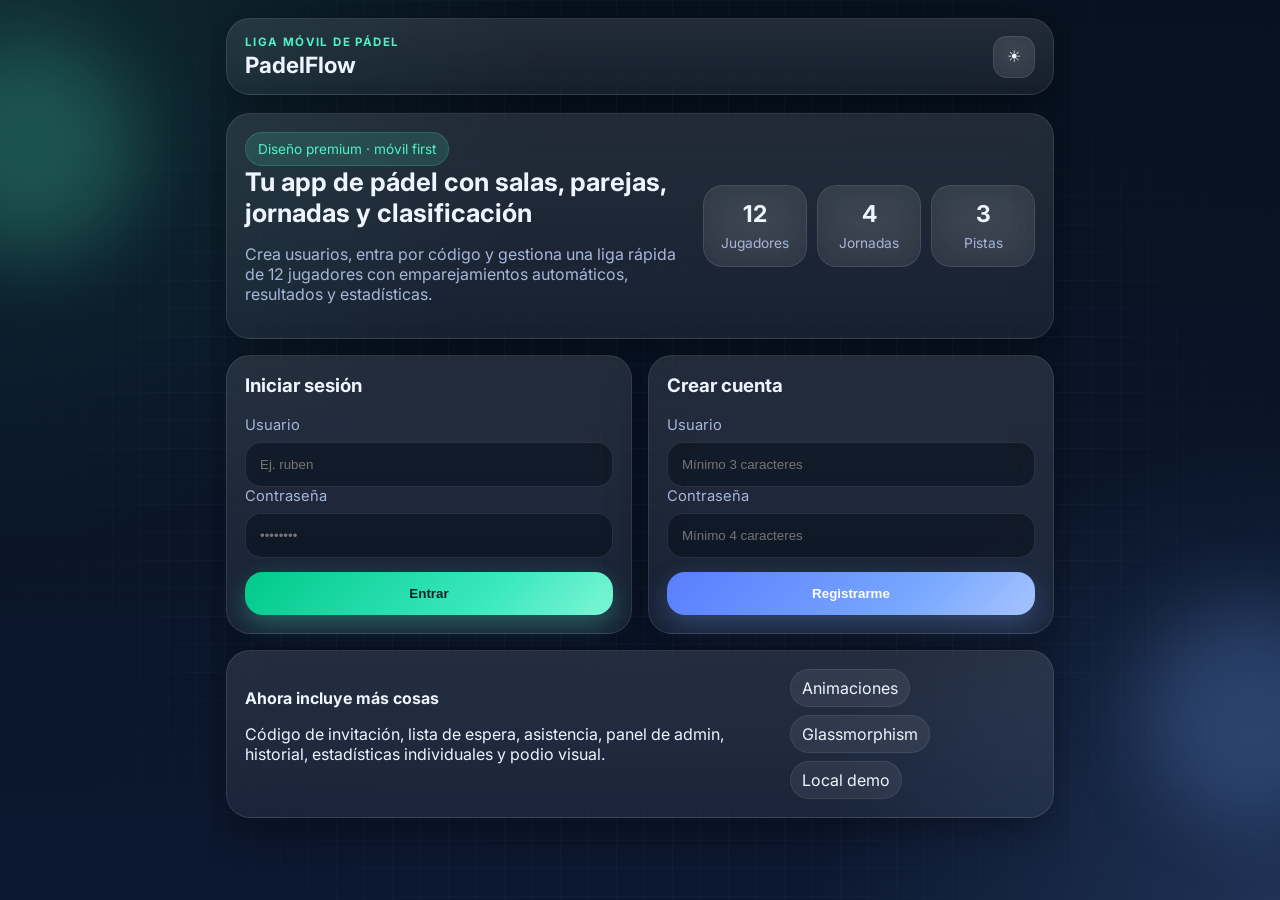
==== index.html @ a7d389f9 "Add files via upload" ====
<!DOCTYPE html>
<html lang="es">
<head>
  <meta charset="UTF-8" />
  <meta name="viewport" content="width=device-width, initial-scale=1.0" />
  <title>PadelFlow</title>
  <meta name="theme-color" content="#0f172a" />
  <link rel="manifest" href="manifest.webmanifest">
  <link rel="preconnect" href="https://fonts.googleapis.com">
  <link rel="preconnect" href="https://fonts.gstatic.com" crossorigin>
  <link href="https://fonts.googleapis.com/css2?family=Inter:wght@400;500;600;700;800;900&display=swap" rel="stylesheet">
  <link rel="stylesheet" href="style.css" />
</head>
<body>
  <div class="app-shell">
    <div class="bg-orb orb-1"></div>
    <div class="bg-orb orb-2"></div>
    <div class="bg-grid"></div>

    <header class="topbar glass">
      <div>
        <p class="eyebrow">Liga móvil de pádel</p>
        <h1>PadelFlow</h1>
      </div>
      <div class="topbar-actions"><button id="themeToggle" class="icon-btn" aria-label="Cambiar tema">◐</button><div id="userBadge" class="user-badge hidden"></div></div>
    </header>

    <main id="app"></main>
  </div>

  <template id="authTemplate">
    <section class="screen active">
      <div class="hero glass floating hero-landing">
        <div>
          <div class="hero-chip">Diseño premium · móvil first</div>
          <h2>Tu app de pádel con salas, parejas, jornadas y clasificación</h2>
          <p>Crea usuarios, entra por código y gestiona una liga rápida de 12 jugadores con emparejamientos automáticos, resultados y estadísticas.</p>
        </div>
        <div class="hero-stats">
          <div class="metric-card glass-lite"><strong>12</strong><span>Jugadores</span></div>
          <div class="metric-card glass-lite"><strong>4</strong><span>Jornadas</span></div>
          <div class="metric-card glass-lite"><strong>3</strong><span>Pistas</span></div>
        </div>
      </div>

      <div class="grid-two">
        <div class="card glass">
          <h3>Iniciar sesión</h3>
          <form id="loginForm" class="stack-md">
            <label>
              <span>Usuario</span>
              <input required name="username" placeholder="Ej. ruben" />
            </label>
            <label>
              <span>Contraseña</span>
              <input required type="password" name="password" placeholder="••••••••" />
            </label>
            <button class="btn btn-primary" type="submit">Entrar</button>
          </form>
        </div>

        <div class="card glass">
          <h3>Crear cuenta</h3>
          <form id="registerForm" class="stack-md">
            <label>
              <span>Usuario</span>
              <input required name="username" minlength="3" placeholder="Mínimo 3 caracteres" />
            </label>
            <label>
              <span>Contraseña</span>
              <input required type="password" name="password" minlength="4" placeholder="Mínimo 4 caracteres" />
            </label>
            <button class="btn btn-secondary" type="submit">Registrarme</button>
          </form>
        </div>
      </div>

      <div class="info-row glass">
        <div>
          <strong>Ahora incluye más cosas</strong>
          <p>Código de invitación, lista de espera, asistencia, panel de admin, historial, estadísticas individuales y podio visual.</p>
        </div>
        <div class="mini-pills">
          <span>Animaciones</span>
          <span>Glassmorphism</span>
          <span>Local demo</span>
        </div>
      </div>
    </section>
  </template>

  <template id="lobbyTemplate">
    <section class="screen active stack-lg">
      <div class="hero glass">
        <div class="hero-row">
          <div>
            <p class="eyebrow">Panel principal</p>
            <h2>Salas disponibles</h2>
            <p>Crea una sala o entra por código. Cada sala admite 12 jugadores y gestiona lista de espera si se llena.</p>
          </div>
          <button id="logoutBtn" class="btn btn-ghost">Salir</button>
        </div>
      </div>

      <div class="grid-two">
        <div class="card glass">
          <h3>Crear sala</h3>
          <form id="createRoomForm" class="stack-md">
            <label>
              <span>Nombre de la sala</span>
              <input required name="roomName" maxlength="30" placeholder="Ej. Padel Sant Joan" />
            </label>
            <button class="btn btn-primary" type="submit">Crear sala</button>
          </form>
        </div>

        <div class="card glass">
          <h3>Entrar por código</h3>
          <form id="joinByCodeForm" class="stack-md">
            <label>
              <span>Código de invitación</span>
              <input required name="roomCode" maxlength="8" placeholder="Ej. PF1234" />
            </label>
            <button class="btn btn-secondary" type="submit">Acceder</button>
          </form>
        </div>
      </div>

      <section>
        <div class="section-title-row">
          <h3>Salas</h3>
          <span class="subtle">Estado local en tiempo real</span>
        </div>
        <div id="roomsList" class="stack-md"></div>
      </section>
    </section>
  </template>

  <template id="roomTemplate">
    <section class="screen active stack-lg">
      <div class="hero glass room-hero">
        <div class="hero-row room-head-wrap">
          <div>
            <p class="eyebrow">Sala de juego</p>
            <h2 id="roomTitle"></h2>
            <p id="roomMeta"></p>
          </div>
          <div class="hero-actions">
            <button id="copyCodeBtn" class="btn btn-ghost">Copiar código</button>
            <button id="backLobbyBtn" class="btn btn-ghost">Volver</button>
          </div>
        </div>
        <div id="roomTopStats" class="top-metrics"></div>
      </div>

      <div class="card glass stack-md">
        <div class="section-title-row">
          <h3>Jugadores</h3>
          <span id="capacityBadge" class="capacity-badge"></span>
        </div>
        <div id="playersGrid" class="players-grid"></div>
      </div>

      <div id="attendanceCard" class="card glass stack-md"></div>
      <div id="waitlistCard" class="card glass stack-md"></div>
      <div id="adminPanel" class="stack-lg"></div>

      <div class="grid-two room-grid-bottom">
        <div class="card glass stack-md">
          <div class="section-title-row">
            <h3>Parejas</h3>
            <span class="subtle">6 parejas</span>
          </div>
          <div id="pairsList" class="stack-sm"></div>
        </div>

        <div class="card glass stack-md">
          <div class="section-title-row">
            <h3>Clasificación</h3>
            <span class="subtle">Todos pueden verla</span>
          </div>
          <div id="standingsPodium"></div>
          <div id="standingsTable"></div>
        </div>
      </div>

      <div class="card glass stack-md">
        <div class="section-title-row">
          <h3>Estadísticas de jugadores</h3>
          <span class="subtle">Perfil, rachas y win rate</span>
        </div>
        <div id="eloBoard" class="stack-sm"></div>
        <div id="playerStatsGrid" class="players-stats-grid"></div>
      </div>

      <div class="card glass stack-md">
        <div class="section-title-row">
          <h3>Jornadas y pistas</h3>
          <span class="subtle">4 jornadas · 3 pistas</span>
        </div>
        <div id="matchesBoard" class="stack-md"></div>
      </div>

      <div class="card glass stack-md">
        <div class="section-title-row">
          <h3>Historial de actividad</h3>
          <span class="subtle">Últimos movimientos</span>
        </div>
        <div id="historyFeed" class="history-feed"></div>
      </div>

      <div class="grid-two room-grid-bottom">
        <div class="card glass stack-md">
          <div class="section-title-row">
            <h3>Chat de sala</h3>
            <span class="subtle">Mensajes en tiempo real local</span>
          </div>
          <div id="chatMessages" class="chat-feed"></div>
          <form id="chatForm" class="chat-form">
            <input name="message" maxlength="180" placeholder="Escribe un mensaje a la sala" />
            <button class="btn btn-primary" type="submit">Enviar</button>
          </form>
        </div>

        <div class="card glass stack-md">
          <div class="section-title-row">
            <h3>Centro de avisos</h3>
            <span class="subtle">Eventos clave de la sala</span>
          </div>
          <div id="notificationsFeed" class="history-feed"></div>
      </div>
    </section>
  </template>

  <div id="toastContainer" class="toast-container"></div>
  <script src="app.js"></script>
</body>
</html>
---- style.css ----
:root {
  --bg: #07111f;
  --bg-2: #0c1830;
  --text: #eef5ff;
  --muted: #a6b7d8;
  --line: rgba(255,255,255,0.1);
  --glass: rgba(255,255,255,0.08);
  --glass-2: rgba(255,255,255,0.12);
  --shadow: 0 14px 40px rgba(0,0,0,0.35);
  --accent: #50f2c2;
  --accent-2: #77a7ff;
  --danger: #ff7272;
  --warning: #ffd166;
}

* { box-sizing: border-box; }
html, body { margin: 0; min-height: 100%; }
body {
  font-family: 'Inter', system-ui, sans-serif;
  background:
    radial-gradient(circle at top left, rgba(80,242,194,0.12), transparent 35%),
    radial-gradient(circle at bottom right, rgba(119,167,255,0.18), transparent 30%),
    linear-gradient(180deg, var(--bg), var(--bg-2));
  color: var(--text);
}

.app-shell {
  max-width: 860px;
  margin: 0 auto;
  min-height: 100vh;
  position: relative;
  padding: 18px 16px 44px;
  overflow: hidden;
}

.bg-orb {
  position: fixed;
  width: 220px;
  height: 220px;
  filter: blur(40px);
  opacity: 0.22;
  border-radius: 50%;
  z-index: 0;
  animation: float 10s ease-in-out infinite;
}
.orb-1 { background: var(--accent); top: 40px; left: -80px; }
.orb-2 { background: var(--accent-2); bottom: 80px; right: -80px; animation-delay: -4s; }
.bg-grid {
  position: fixed;
  inset: 0;
  background-image: linear-gradient(rgba(255,255,255,0.03) 1px, transparent 1px), linear-gradient(90deg, rgba(255,255,255,0.03) 1px, transparent 1px);
  background-size: 28px 28px;
  mask-image: radial-gradient(circle at center, black 45%, transparent 90%);
  z-index: 0;
  pointer-events: none;
}

.topbar, main { position: relative; z-index: 2; }
.topbar {
  display: flex;
  justify-content: space-between;
  align-items: center;
  gap: 12px;
  padding: 16px 18px;
  margin-bottom: 18px;
}
.topbar h1 { margin: 2px 0 0; font-size: 1.4rem; }
.eyebrow {
  margin: 0;
  color: var(--accent);
  text-transform: uppercase;
  letter-spacing: 0.12em;
  font-size: 0.72rem;
  font-weight: 700;
}
.glass, .glass-lite {
  background: linear-gradient(180deg, rgba(255,255,255,0.11), rgba(255,255,255,0.06));
  border: 1px solid var(--line);
  box-shadow: var(--shadow);
  backdrop-filter: blur(20px);
  -webkit-backdrop-filter: blur(20px);
  border-radius: 24px;
}
.glass-lite {
  box-shadow: none;
  background: rgba(255,255,255,0.06);
  border-radius: 20px;
}
.hero, .card, .info-row { padding: 18px; }
.hero h2, .card h3 { margin-top: 0; }
.hero h2 { font-size: 1.6rem; margin-bottom: 10px; }
.hero p, .card p, .subtle, .meta-note { color: var(--muted); }
.hero-chip, .tiny-pill, .status-pill, .chip {
  display: inline-flex;
  align-items: center;
  gap: 6px;
  padding: 8px 12px;
  border-radius: 999px;
  background: rgba(80,242,194,0.14);
  color: var(--accent);
  border: 1px solid rgba(80,242,194,0.18);
  font-size: 0.85rem;
}
.tiny-pill, .chip {
  padding: 6px 10px;
  font-size: 0.76rem;
}
.hero-row, .section-title-row {
  display: flex;
  justify-content: space-between;
  align-items: center;
  gap: 12px;
}
.room-hero { overflow: hidden; }
.hero-actions, .admin-panel-actions, .inline-actions, .chip-row { display: flex; gap: 10px; flex-wrap: wrap; }
.hero-landing {
  display: grid;
  grid-template-columns: 1.2fr .9fr;
  gap: 16px;
  align-items: center;
}
.hero-stats, .top-metrics {
  display: grid;
  grid-template-columns: repeat(3, 1fr);
  gap: 10px;
}
.metric-card {
  padding: 14px;
  text-align: center;
}
.metric-card strong {
  display: block;
  font-size: 1.45rem;
  margin-bottom: 4px;
}
.metric-card span { color: var(--muted); font-size: 0.86rem; }
.grid-two { display: grid; gap: 16px; margin-top: 16px; }
.stack-lg > * + * { margin-top: 18px; }
.stack-md > * + * { margin-top: 14px; }
.stack-sm > * + * { margin-top: 10px; }

label span {
  display: block;
  margin-bottom: 8px;
  font-size: 0.92rem;
  color: var(--muted);
}
input, select {
  width: 100%;
  border: 1px solid rgba(255,255,255,0.1);
  background: rgba(5, 11, 22, 0.48);
  color: var(--text);
  padding: 14px 14px;
  border-radius: 16px;
  outline: none;
  transition: 180ms ease;
}
input:focus, select:focus {
  border-color: rgba(80,242,194,0.5);
  box-shadow: 0 0 0 4px rgba(80,242,194,0.12);
  transform: translateY(-1px);
}
.btn {
  width: 100%;
  border: none;
  border-radius: 18px;
  padding: 14px 16px;
  font-weight: 800;
  color: white;
  cursor: pointer;
  transition: transform 180ms ease, opacity 180ms ease, box-shadow 180ms ease, filter 180ms ease;
}
.btn:hover { transform: translateY(-2px); filter: brightness(1.03); }
.btn:active { transform: translateY(0); }
.btn[disabled] { opacity: 0.45; cursor: not-allowed; filter: grayscale(0.2); }
.btn-primary {
  background: linear-gradient(135deg, #00c98a, #3ae8be 65%, #7df6d5);
  color: #07231f;
  box-shadow: 0 10px 26px rgba(80,242,194,0.28);
}
.btn-secondary {
  background: linear-gradient(135deg, #5a7dff, #77a7ff 65%, #a7c3ff);
  box-shadow: 0 10px 26px rgba(119,167,255,0.25);
}
.btn-ghost {
  width: auto;
  background: rgba(255,255,255,0.08);
  border: 1px solid rgba(255,255,255,0.08);
}
.btn-danger { background: linear-gradient(135deg, #ff6b6b, #ff8f8f); }
.btn-warning { background: linear-gradient(135deg, #ffbf3a, #ffd166); color: #2d2100; }
.btn-muted { background: linear-gradient(135deg, #8690a5, #a8b2c5); color: #0c1830; }
.btn-small {
  width: auto;
  padding: 10px 12px;
  border-radius: 14px;
  font-size: 0.82rem;
}

.info-row {
  display: flex;
  justify-content: space-between;
  align-items: center;
  gap: 12px;
  margin-top: 16px;
}
.mini-pills { display: flex; flex-wrap: wrap; gap: 8px; }
.mini-pills span, .chip {
  padding: 8px 11px;
  border-radius: 999px;
  background: rgba(255,255,255,0.07);
  border: 1px solid rgba(255,255,255,0.08);
}
.user-badge {
  padding: 10px 12px;
  border-radius: 16px;
  background: rgba(255,255,255,0.07);
  border: 1px solid rgba(255,255,255,0.08);
  font-weight: 700;
  font-size: .92rem;
}
.hidden { display: none !important; }

.room-card, .pair-card, .round-card, .match-card, .player-profile-card, .history-item, .waitlist-item {
  background: rgba(255,255,255,0.05);
  border: 1px solid rgba(255,255,255,0.08);
  border-radius: 20px;
  padding: 14px;
}
.room-card-head, .room-row, .match-line, .round-title, .player-row {
  display: flex;
  justify-content: space-between;
  align-items: center;
  gap: 10px;
}
.room-meta {
  display: grid;
  grid-template-columns: repeat(3, 1fr);
  gap: 8px;
  margin-top: 12px;
}
.room-meta .meta-box {
  background: rgba(255,255,255,0.04);
  border-radius: 16px;
  padding: 10px;
  text-align: center;
}
.room-meta .meta-box strong { display: block; font-size: 1rem; }
.room-state-tags { display: flex; gap: 8px; flex-wrap: wrap; margin-top: 12px; }
.status-pill.full { color: #ffb0b0; background: rgba(255,114,114,.12); border-color: rgba(255,114,114,.18); }
.status-pill.near { color: #ffd166; background: rgba(255,209,102,.12); border-color: rgba(255,209,102,.18); }
.status-pill.open { color: var(--accent); }
.status-pill.live { color: #8db0ff; background: rgba(119,167,255,.14); border-color: rgba(119,167,255,.18); }

.players-grid, .players-stats-grid {
  display: grid;
  grid-template-columns: repeat(2, minmax(0, 1fr));
  gap: 12px;
}
.player-chip {
  background: rgba(255,255,255,0.06);
  border: 1px solid rgba(255,255,255,0.08);
  padding: 14px;
  border-radius: 18px;
  display: flex;
  justify-content: space-between;
  align-items: center;
  gap: 10px;
}
.player-chip.admin { border-color: rgba(80,242,194,0.34); box-shadow: inset 0 0 0 1px rgba(80,242,194,0.14); }
.player-chip .chip-main { display: flex; gap: 12px; align-items: center; min-width: 0; }
.avatar {
  width: 42px;
  height: 42px;
  border-radius: 14px;
  display: inline-flex;
  align-items: center;
  justify-content: center;
  background: linear-gradient(135deg, rgba(80,242,194,.22), rgba(119,167,255,.28));
  color: white;
  font-weight: 900;
  flex: 0 0 auto;
}
.player-role { font-size: .77rem; color: var(--muted); }
.capacity-badge {
  display: inline-flex;
  align-items: center;
  justify-content: center;
  padding: 8px 12px;
  border-radius: 999px;
  font-weight: 700;
  background: rgba(80,242,194,.14);
  color: var(--accent);
}
.capacity-badge.full { color: #ffb0b0; background: rgba(255,114,114,.12); }
.capacity-badge.open { color: var(--accent); }
.capacity-badge.near { color: #ffd166; background: rgba(255,209,102,.12); }
.empty-state {
  padding: 18px;
  border-radius: 18px;
  text-align: center;
  color: var(--muted);
  background: rgba(255,255,255,0.04);
  border: 1px dashed rgba(255,255,255,0.12);
}

.admin-tools-grid, .attendance-grid, .waitlist-grid {
  display: grid;
  gap: 10px;
}
.tool-row {
  display: grid;
  grid-template-columns: 1.2fr auto;
  gap: 10px;
}
.score-grid {
  display: grid;
  grid-template-columns: repeat(6, 1fr);
  gap: 8px;
  margin: 12px 0;
}
.result-badge {
  padding: 8px 10px;
  border-radius: 999px;
  background: rgba(119,167,255,.12);
  color: #b8cdfc;
  font-weight: 700;
  font-size: .8rem;
}
.table-wrap { overflow-x: auto; }
table {
  width: 100%;
  border-collapse: collapse;
  font-size: .9rem;
}
th, td {
  padding: 12px 8px;
  text-align: left;
  border-bottom: 1px solid rgba(255,255,255,.08);
  vertical-align: top;
}
thead th { color: var(--muted); font-size: .75rem; text-transform: uppercase; letter-spacing: .07em; }

.podium {
  display: grid;
  grid-template-columns: repeat(3, 1fr);
  gap: 10px;
  margin-bottom: 14px;
}
.podium-card {
  padding: 12px;
  border-radius: 20px;
  text-align: center;
  background: rgba(255,255,255,.05);
  border: 1px solid rgba(255,255,255,.08);
}
.podium-card.first {
  transform: translateY(-6px);
  border-color: rgba(80,242,194,.22);
  background: linear-gradient(180deg, rgba(80,242,194,.16), rgba(255,255,255,.05));
}
.podium-rank { font-size: .72rem; color: var(--muted); }
.podium-name { font-weight: 800; margin: 8px 0 4px; }
.podium-points { color: var(--accent); font-weight: 800; }

.player-profile-card .stat-line {
  display: grid;
  grid-template-columns: repeat(3, 1fr);
  gap: 8px;
  margin-top: 10px;
}
.player-profile-card .mini-stat {
  background: rgba(255,255,255,.04);
  padding: 10px;
  border-radius: 14px;
  text-align: center;
}
.player-profile-card .mini-stat strong { display: block; }
.history-feed { display: grid; gap: 10px; }
.history-item {
  display: flex;
  gap: 12px;
  align-items: flex-start;
}
.history-dot {
  width: 10px;
  height: 10px;
  border-radius: 50%;
  margin-top: 6px;
  background: var(--accent);
  box-shadow: 0 0 0 6px rgba(80,242,194,.12);
}
.history-item small, .waitlist-item small { color: var(--muted); }
.waitlist-item { display: flex; justify-content: space-between; align-items: center; gap: 10px; }
.top-metrics { margin-top: 16px; }
.top-metrics .metric-card strong { font-size: 1.1rem; }
.top-metrics .metric-card span { font-size: .75rem; }
.toast-container {
  position: fixed;
  right: 16px;
  bottom: 18px;
  display: grid;
  gap: 10px;
  z-index: 30;
}
.toast {
  padding: 12px 14px;
  border-radius: 18px;
  background: rgba(8, 18, 34, .86);
  color: white;
  border: 1px solid rgba(255,255,255,.08);
  box-shadow: var(--shadow);
  animation: slideUp .25s ease;
}
.floating { animation: float 8s ease-in-out infinite; }
.meta-note { font-size: .84rem; line-height: 1.45; }

@keyframes float {
  0%, 100% { transform: translateY(0); }
  50% { transform: translateY(-8px); }
}
@keyframes slideUp {
  from { opacity: 0; transform: translateY(12px); }
  to { opacity: 1; transform: translateY(0); }
}
@media (min-width: 700px) {
  .grid-two { grid-template-columns: repeat(2, minmax(0, 1fr)); }
  .admin-tools-grid { grid-template-columns: repeat(2, minmax(0, 1fr)); }
}
@media (max-width: 699px) {
  .hero-landing, .hero-stats, .top-metrics, .podium, .players-grid, .players-stats-grid, .room-meta, .score-grid { grid-template-columns: 1fr; }
  .hero-row, .section-title-row, .room-card-head, .room-row, .match-line, .round-title { align-items: flex-start; flex-direction: column; }
  .hero-actions, .admin-panel-actions, .inline-actions { width: 100%; }
  .btn-ghost, .btn-small { width: auto; }
  .tool-row { grid-template-columns: 1fr; }
  .player-chip, .waitlist-item { align-items: flex-start; flex-direction: column; }
}

:root[data-theme="light"] {
  --bg: #f3f7ff;
  --bg-2: #dce8fb;
  --text: #0f172a;
  --muted: #516077;
  --line: rgba(15,23,42,0.08);
  --glass: rgba(255,255,255,0.72);
  --glass-2: rgba(255,255,255,0.86);
  --shadow: 0 14px 34px rgba(26, 39, 67, 0.12);
}

.topbar-actions { display:flex; align-items:center; gap:10px; }
.icon-btn {
  width: 42px; height: 42px; border-radius: 14px; border: 1px solid var(--line);
  background: rgba(255,255,255,.08); color: var(--text); backdrop-filter: blur(14px);
  font-size: 1rem; cursor: pointer;
}
.chat-feed {
  display:flex; flex-direction:column; gap:10px; max-height: 300px; overflow:auto;
}
.chat-msg {
  padding: 12px 14px; border-radius: 16px; background: rgba(255,255,255,.06); border:1px solid var(--line);
}
.chat-msg.mine { border-color: rgba(80,242,194,.3); box-shadow: inset 0 0 0 1px rgba(80,242,194,.12); }
.chat-msg p { margin: 6px 0; }
.chat-form { display:grid; grid-template-columns: 1fr auto; gap:10px; }
.chat-form input {
  min-width: 0; border-radius: 14px; border:1px solid var(--line); background: rgba(255,255,255,.06); color:var(--text); padding: 14px;
}
.elo-grid { display:grid; grid-template-columns: repeat(3, 1fr); gap:10px; }
.elo-card {
  padding: 14px; border-radius: 18px; border: 1px solid var(--line); background: rgba(255,255,255,.06); display:grid; gap:4px;
}
.elo-card b { font-size: 1.15rem; }
.reveal-card { animation: popIn .45s ease both; }
.pulse { animation: pulseDot 1.6s infinite; }

@keyframes pulseDot { 0%,100%{transform:scale(1);opacity:1} 50%{transform:scale(1.35);opacity:.5} }
@keyframes popIn { from { transform: translateY(8px) scale(.98); opacity:0; } to { transform: translateY(0) scale(1); opacity:1; } }

@media (max-width: 680px) {
  .topbar { align-items: flex-start; }
  .topbar-actions { margin-left: auto; }
  .chat-form { grid-template-columns: 1fr; }
  .elo-grid { grid-template-columns: 1fr 1fr; }
}
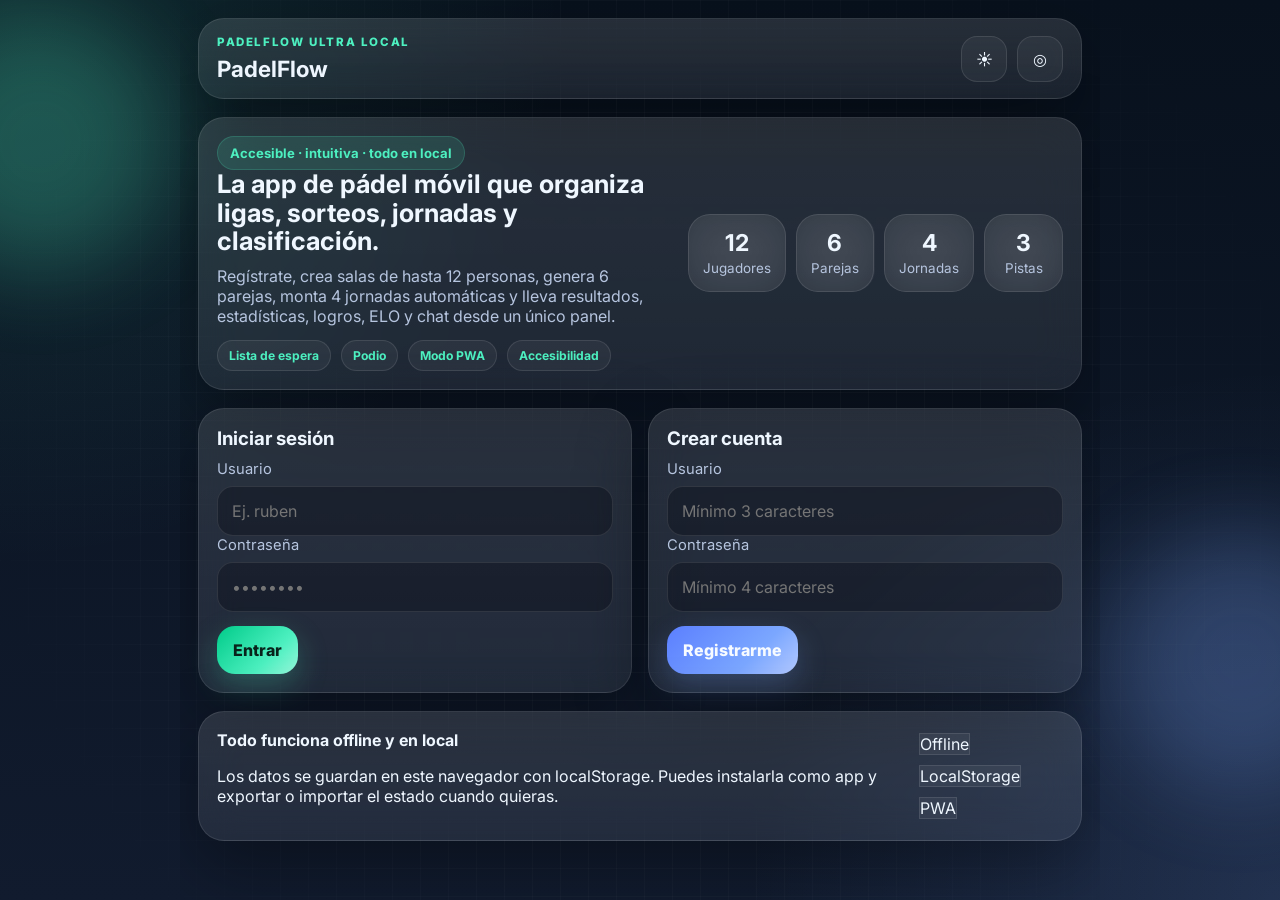
==== commit dd92bbd0: "Add files via upload" ====
--- a/index.html
+++ b/index.html
@@ -1,135 +1,165 @@
 <!DOCTYPE html>
 <html lang="es">
 <head>
-  <meta charset="UTF-8" />
-  <meta name="viewport" content="width=device-width, initial-scale=1.0" />
-  <title>PadelFlow</title>
-  <meta name="theme-color" content="#0f172a" />
+  <meta charset="UTF-8">
+  <meta name="viewport" content="width=device-width, initial-scale=1.0, viewport-fit=cover">
+  <meta name="theme-color" content="#09121f">
+  <title>PadelFlow Ultra Local</title>
   <link rel="manifest" href="manifest.webmanifest">
   <link rel="preconnect" href="https://fonts.googleapis.com">
   <link rel="preconnect" href="https://fonts.gstatic.com" crossorigin>
   <link href="https://fonts.googleapis.com/css2?family=Inter:wght@400;500;600;700;800;900&display=swap" rel="stylesheet">
-  <link rel="stylesheet" href="style.css" />
+  <link rel="stylesheet" href="style.css">
 </head>
 <body>
+  <a class="skip-link" href="#mainContent">Saltar al contenido</a>
   <div class="app-shell">
-    <div class="bg-orb orb-1"></div>
-    <div class="bg-orb orb-2"></div>
-    <div class="bg-grid"></div>
-
-    <header class="topbar glass">
+    <div class="bg-orb orb-1" aria-hidden="true"></div>
+    <div class="bg-orb orb-2" aria-hidden="true"></div>
+    <div class="bg-grid" aria-hidden="true"></div>
+
+    <header class="topbar glass" role="banner">
       <div>
-        <p class="eyebrow">Liga móvil de pádel</p>
+        <p class="eyebrow">PadelFlow Ultra Local</p>
         <h1>PadelFlow</h1>
       </div>
-      <div class="topbar-actions"><button id="themeToggle" class="icon-btn" aria-label="Cambiar tema">◐</button><div id="userBadge" class="user-badge hidden"></div></div>
+      <div class="topbar-actions">
+        <button id="themeToggle" class="icon-btn" type="button" aria-label="Cambiar entre modo claro y oscuro">◐</button>
+        <button id="motionToggle" class="icon-btn" type="button" aria-label="Activar o desactivar animaciones">◎</button>
+        <div id="userBadge" class="user-badge hidden" aria-live="polite"></div>
+      </div>
     </header>
 
-    <main id="app"></main>
+    <main id="mainContent"></main>
   </div>
 
+  <div id="toastContainer" class="toast-container" aria-live="polite" aria-atomic="true"></div>
+
   <template id="authTemplate">
-    <section class="screen active">
-      <div class="hero glass floating hero-landing">
-        <div>
-          <div class="hero-chip">Diseño premium · móvil first</div>
-          <h2>Tu app de pádel con salas, parejas, jornadas y clasificación</h2>
-          <p>Crea usuarios, entra por código y gestiona una liga rápida de 12 jugadores con emparejamientos automáticos, resultados y estadísticas.</p>
-        </div>
-        <div class="hero-stats">
+    <section class="screen stack-lg">
+      <section class="hero hero-landing glass">
+        <div class="stack-md">
+          <span class="hero-chip">Accesible · intuitiva · todo en local</span>
+          <h2>La app de pádel móvil que organiza ligas, sorteos, jornadas y clasificación.</h2>
+          <p>Regístrate, crea salas de hasta 12 personas, genera 6 parejas, monta 4 jornadas automáticas y lleva resultados, estadísticas, logros, ELO y chat desde un único panel.</p>
+          <div class="chip-row">
+            <span class="chip">Lista de espera</span>
+            <span class="chip">Podio</span>
+            <span class="chip">Modo PWA</span>
+            <span class="chip">Accesibilidad</span>
+          </div>
+        </div>
+        <div class="hero-stats" aria-label="Resumen de funcionalidades">
           <div class="metric-card glass-lite"><strong>12</strong><span>Jugadores</span></div>
+          <div class="metric-card glass-lite"><strong>6</strong><span>Parejas</span></div>
           <div class="metric-card glass-lite"><strong>4</strong><span>Jornadas</span></div>
           <div class="metric-card glass-lite"><strong>3</strong><span>Pistas</span></div>
         </div>
-      </div>
+      </section>
 
       <div class="grid-two">
-        <div class="card glass">
-          <h3>Iniciar sesión</h3>
-          <form id="loginForm" class="stack-md">
+        <section class="card glass" aria-labelledby="loginTitle">
+          <h3 id="loginTitle">Iniciar sesión</h3>
+          <form id="loginForm" class="stack-md" novalidate>
             <label>
               <span>Usuario</span>
-              <input required name="username" placeholder="Ej. ruben" />
+              <input name="username" autocomplete="username" required minlength="3" placeholder="Ej. ruben">
             </label>
             <label>
               <span>Contraseña</span>
-              <input required type="password" name="password" placeholder="••••••••" />
+              <input name="password" autocomplete="current-password" type="password" required minlength="4" placeholder="••••••••">
             </label>
             <button class="btn btn-primary" type="submit">Entrar</button>
           </form>
-        </div>
-
-        <div class="card glass">
-          <h3>Crear cuenta</h3>
-          <form id="registerForm" class="stack-md">
+        </section>
+
+        <section class="card glass" aria-labelledby="registerTitle">
+          <h3 id="registerTitle">Crear cuenta</h3>
+          <form id="registerForm" class="stack-md" novalidate>
             <label>
               <span>Usuario</span>
-              <input required name="username" minlength="3" placeholder="Mínimo 3 caracteres" />
+              <input name="username" autocomplete="username" required minlength="3" maxlength="20" placeholder="Mínimo 3 caracteres">
             </label>
             <label>
               <span>Contraseña</span>
-              <input required type="password" name="password" minlength="4" placeholder="Mínimo 4 caracteres" />
+              <input name="password" autocomplete="new-password" type="password" required minlength="4" maxlength="24" placeholder="Mínimo 4 caracteres">
             </label>
             <button class="btn btn-secondary" type="submit">Registrarme</button>
           </form>
-        </div>
-      </div>
-
-      <div class="info-row glass">
+        </section>
+      </div>
+
+      <section class="info-row glass">
         <div>
-          <strong>Ahora incluye más cosas</strong>
-          <p>Código de invitación, lista de espera, asistencia, panel de admin, historial, estadísticas individuales y podio visual.</p>
+          <strong>Todo funciona offline y en local</strong>
+          <p>Los datos se guardan en este navegador con localStorage. Puedes instalarla como app y exportar o importar el estado cuando quieras.</p>
         </div>
         <div class="mini-pills">
-          <span>Animaciones</span>
-          <span>Glassmorphism</span>
-          <span>Local demo</span>
-        </div>
-      </div>
+          <span>Offline</span>
+          <span>LocalStorage</span>
+          <span>PWA</span>
+        </div>
+      </section>
     </section>
   </template>
 
   <template id="lobbyTemplate">
-    <section class="screen active stack-lg">
-      <div class="hero glass">
-        <div class="hero-row">
+    <section class="screen stack-lg">
+      <section class="hero glass">
+        <div class="hero-row wrap-mobile">
           <div>
-            <p class="eyebrow">Panel principal</p>
-            <h2>Salas disponibles</h2>
-            <p>Crea una sala o entra por código. Cada sala admite 12 jugadores y gestiona lista de espera si se llena.</p>
-          </div>
-          <button id="logoutBtn" class="btn btn-ghost">Salir</button>
-        </div>
-      </div>
+            <p class="eyebrow">Lobby principal</p>
+            <h2>Salas, accesos rápidos y herramientas</h2>
+            <p>Crea una sala, entra por código, consulta estados y usa herramientas para exportar, importar o cargar una demo de prueba.</p>
+          </div>
+          <div class="hero-actions">
+            <button id="seedDemoBtn" class="btn btn-ghost" type="button">Cargar demo</button>
+            <button id="logoutBtn" class="btn btn-ghost" type="button">Salir</button>
+          </div>
+        </div>
+      </section>
 
       <div class="grid-two">
-        <div class="card glass">
+        <section class="card glass">
           <h3>Crear sala</h3>
           <form id="createRoomForm" class="stack-md">
             <label>
               <span>Nombre de la sala</span>
-              <input required name="roomName" maxlength="30" placeholder="Ej. Padel Sant Joan" />
+              <input name="roomName" required maxlength="30" placeholder="Ej. Liga Sábado Mañana">
             </label>
             <button class="btn btn-primary" type="submit">Crear sala</button>
           </form>
-        </div>
-
-        <div class="card glass">
+        </section>
+
+        <section class="card glass">
           <h3>Entrar por código</h3>
           <form id="joinByCodeForm" class="stack-md">
             <label>
-              <span>Código de invitación</span>
-              <input required name="roomCode" maxlength="8" placeholder="Ej. PF1234" />
+              <span>Código de sala</span>
+              <input name="roomCode" required maxlength="8" placeholder="Ej. PF4K9A">
             </label>
             <button class="btn btn-secondary" type="submit">Acceder</button>
           </form>
-        </div>
-      </div>
-
-      <section>
-        <div class="section-title-row">
-          <h3>Salas</h3>
-          <span class="subtle">Estado local en tiempo real</span>
+        </section>
+      </div>
+
+      <section class="card glass stack-md">
+        <div class="section-title-row wrap-mobile">
+          <h3>Herramientas locales</h3>
+          <span class="subtle">Copia de seguridad y reinicio</span>
+        </div>
+        <div class="tool-grid-3">
+          <button id="exportStateBtn" class="btn btn-ghost" type="button">Exportar datos</button>
+          <label class="file-input-btn btn btn-ghost" for="importStateInput">Importar datos</label>
+          <input id="importStateInput" class="hidden" type="file" accept="application/json">
+          <button id="resetStateBtn" class="btn btn-danger" type="button">Resetear app</button>
+        </div>
+      </section>
+
+      <section class="stack-md">
+        <div class="section-title-row wrap-mobile">
+          <h3>Salas disponibles</h3>
+          <span class="subtle">Vista rápida local</span>
         </div>
         <div id="roomsList" class="stack-md"></div>
       </section>
@@ -137,102 +167,113 @@
   </template>
 
   <template id="roomTemplate">
-    <section class="screen active stack-lg">
-      <div class="hero glass room-hero">
-        <div class="hero-row room-head-wrap">
+    <section class="screen stack-lg">
+      <section class="hero glass room-hero">
+        <div class="hero-row wrap-mobile">
           <div>
             <p class="eyebrow">Sala de juego</p>
             <h2 id="roomTitle"></h2>
             <p id="roomMeta"></p>
           </div>
           <div class="hero-actions">
-            <button id="copyCodeBtn" class="btn btn-ghost">Copiar código</button>
-            <button id="backLobbyBtn" class="btn btn-ghost">Volver</button>
+            <button id="copyCodeBtn" class="btn btn-ghost" type="button">Copiar código</button>
+            <button id="shareSummaryBtn" class="btn btn-ghost" type="button">Copiar resumen</button>
+            <button id="leaveRoomBtn" class="btn btn-danger" type="button">Salir de sala</button>
+            <button id="backLobbyBtn" class="btn btn-ghost" type="button">Volver</button>
           </div>
         </div>
         <div id="roomTopStats" class="top-metrics"></div>
-      </div>
-
-      <div class="card glass stack-md">
-        <div class="section-title-row">
+      </section>
+
+      <nav class="quick-tabs card glass" aria-label="Navegación interna de la sala">
+        <a href="#playersSection" class="chip">Jugadores</a>
+        <a href="#pairsSection" class="chip">Parejas</a>
+        <a href="#scheduleSection" class="chip">Jornadas</a>
+        <a href="#standingsSection" class="chip">Clasificación</a>
+        <a href="#statsSection" class="chip">Estadísticas</a>
+        <a href="#socialSection" class="chip">Chat y avisos</a>
+      </nav>
+
+      <section id="playersSection" class="card glass stack-md">
+        <div class="section-title-row wrap-mobile">
           <h3>Jugadores</h3>
           <span id="capacityBadge" class="capacity-badge"></span>
         </div>
         <div id="playersGrid" class="players-grid"></div>
-      </div>
-
-      <div id="attendanceCard" class="card glass stack-md"></div>
-      <div id="waitlistCard" class="card glass stack-md"></div>
-      <div id="adminPanel" class="stack-lg"></div>
+      </section>
+
+      <section id="attendanceCard" class="card glass stack-md"></section>
+      <section id="waitlistCard" class="card glass stack-md"></section>
+      <section id="adminPanel" class="stack-lg"></section>
 
       <div class="grid-two room-grid-bottom">
-        <div class="card glass stack-md">
-          <div class="section-title-row">
+        <section id="pairsSection" class="card glass stack-md">
+          <div class="section-title-row wrap-mobile">
             <h3>Parejas</h3>
-            <span class="subtle">6 parejas</span>
+            <span class="subtle">Sorteo inicial</span>
           </div>
           <div id="pairsList" class="stack-sm"></div>
-        </div>
-
-        <div class="card glass stack-md">
-          <div class="section-title-row">
+        </section>
+
+        <section id="standingsSection" class="card glass stack-md">
+          <div class="section-title-row wrap-mobile">
             <h3>Clasificación</h3>
-            <span class="subtle">Todos pueden verla</span>
+            <span class="subtle">Podio y tabla</span>
           </div>
           <div id="standingsPodium"></div>
           <div id="standingsTable"></div>
-        </div>
-      </div>
-
-      <div class="card glass stack-md">
-        <div class="section-title-row">
-          <h3>Estadísticas de jugadores</h3>
-          <span class="subtle">Perfil, rachas y win rate</span>
-        </div>
-        <div id="eloBoard" class="stack-sm"></div>
+        </section>
+      </div>
+
+      <section id="statsSection" class="card glass stack-md">
+        <div class="section-title-row wrap-mobile">
+          <h3>Estadísticas, niveles y logros</h3>
+          <span class="subtle">Rendimiento individual</span>
+        </div>
+        <div id="eloBoard"></div>
         <div id="playerStatsGrid" class="players-stats-grid"></div>
-      </div>
-
-      <div class="card glass stack-md">
-        <div class="section-title-row">
+      </section>
+
+      <section id="scheduleSection" class="card glass stack-md">
+        <div class="section-title-row wrap-mobile">
           <h3>Jornadas y pistas</h3>
-          <span class="subtle">4 jornadas · 3 pistas</span>
+          <span class="subtle">4 jornadas · 3 pistas · sin rivales repetidos</span>
         </div>
         <div id="matchesBoard" class="stack-md"></div>
-      </div>
-
-      <div class="card glass stack-md">
-        <div class="section-title-row">
+      </section>
+
+      <section class="card glass stack-md">
+        <div class="section-title-row wrap-mobile">
           <h3>Historial de actividad</h3>
-          <span class="subtle">Últimos movimientos</span>
+          <span class="subtle">Acciones recientes</span>
         </div>
         <div id="historyFeed" class="history-feed"></div>
-      </div>
-
-      <div class="grid-two room-grid-bottom">
-        <div class="card glass stack-md">
-          <div class="section-title-row">
+      </section>
+
+      <div id="socialSection" class="grid-two room-grid-bottom">
+        <section class="card glass stack-md">
+          <div class="section-title-row wrap-mobile">
             <h3>Chat de sala</h3>
-            <span class="subtle">Mensajes en tiempo real local</span>
+            <span class="subtle">Mensajes locales</span>
           </div>
           <div id="chatMessages" class="chat-feed"></div>
-          <form id="chatForm" class="chat-form">
-            <input name="message" maxlength="180" placeholder="Escribe un mensaje a la sala" />
+          <form id="chatForm" class="chat-form" aria-label="Enviar mensaje al chat">
+            <input name="message" maxlength="180" placeholder="Escribe un mensaje para la sala">
             <button class="btn btn-primary" type="submit">Enviar</button>
           </form>
-        </div>
-
-        <div class="card glass stack-md">
-          <div class="section-title-row">
+        </section>
+
+        <section class="card glass stack-md">
+          <div class="section-title-row wrap-mobile">
             <h3>Centro de avisos</h3>
-            <span class="subtle">Eventos clave de la sala</span>
+            <span class="subtle">Eventos importantes</span>
           </div>
           <div id="notificationsFeed" class="history-feed"></div>
+        </section>
       </div>
     </section>
   </template>
 
-  <div id="toastContainer" class="toast-container"></div>
   <script src="app.js"></script>
 </body>
 </html>
--- a/style.css
+++ b/style.css
@@ -1,58 +1,108 @@
 :root {
-  --bg: #07111f;
-  --bg-2: #0c1830;
-  --text: #eef5ff;
-  --muted: #a6b7d8;
-  --line: rgba(255,255,255,0.1);
-  --glass: rgba(255,255,255,0.08);
-  --glass-2: rgba(255,255,255,0.12);
-  --shadow: 0 14px 40px rgba(0,0,0,0.35);
-  --accent: #50f2c2;
-  --accent-2: #77a7ff;
-  --danger: #ff7272;
+  color-scheme: dark;
+  --bg: #08111d;
+  --bg-2: #111b2e;
+  --text: #eff7ff;
+  --muted: #b6c5df;
+  --line: rgba(255,255,255,.1);
+  --glass: rgba(255,255,255,.08);
+  --glass-2: rgba(255,255,255,.12);
+  --shadow: 0 24px 70px rgba(0,0,0,.35);
+  --accent: #4df0c0;
+  --accent-2: #7ba7ff;
+  --accent-3: #c88cff;
+  --danger: #ff7979;
   --warning: #ffd166;
+  --success: #8ef0b8;
+  --surface: rgba(255,255,255,.05);
+  --surface-2: rgba(255,255,255,.035);
+  --focus: 0 0 0 4px rgba(77,240,192,.18);
+  --radius-xl: 26px;
+  --radius-lg: 22px;
+  --radius-md: 18px;
+  --radius-sm: 14px;
+}
+
+:root[data-theme="light"] {
+  color-scheme: light;
+  --bg: #eff7ff;
+  --bg-2: #dae9fb;
+  --text: #0c1830;
+  --muted: #506077;
+  --line: rgba(12,24,48,.1);
+  --glass: rgba(255,255,255,.65);
+  --glass-2: rgba(255,255,255,.78);
+  --shadow: 0 18px 55px rgba(31,50,92,.18);
+  --surface: rgba(255,255,255,.54);
+  --surface-2: rgba(255,255,255,.8);
+}
+
+:root[data-motion="reduced"] * {
+  animation: none !important;
+  transition: none !important;
+  scroll-behavior: auto !important;
 }
 
 * { box-sizing: border-box; }
-html, body { margin: 0; min-height: 100%; }
+html { scroll-behavior: smooth; }
+html, body { min-height: 100%; margin: 0; }
 body {
-  font-family: 'Inter', system-ui, sans-serif;
+  font-family: Inter, system-ui, -apple-system, BlinkMacSystemFont, "Segoe UI", sans-serif;
   background:
-    radial-gradient(circle at top left, rgba(80,242,194,0.12), transparent 35%),
-    radial-gradient(circle at bottom right, rgba(119,167,255,0.18), transparent 30%),
+    radial-gradient(circle at top left, rgba(77,240,192,.12), transparent 36%),
+    radial-gradient(circle at bottom right, rgba(123,167,255,.16), transparent 34%),
     linear-gradient(180deg, var(--bg), var(--bg-2));
   color: var(--text);
 }
 
+button, input, select { font: inherit; }
+a { color: inherit; }
+img { max-width: 100%; display: block; }
+:focus-visible { outline: none; box-shadow: var(--focus); }
+.hidden { display: none !important; }
+.subtle, .meta-note, small { color: var(--muted); }
+
+.skip-link {
+  position: absolute;
+  top: -40px;
+  left: 12px;
+  z-index: 100;
+  background: #fff;
+  color: #000;
+  padding: 10px 14px;
+  border-radius: 12px;
+}
+.skip-link:focus { top: 12px; }
+
 .app-shell {
-  max-width: 860px;
+  max-width: 920px;
   margin: 0 auto;
   min-height: 100vh;
   position: relative;
-  padding: 18px 16px 44px;
+  padding: 16px 14px 46px;
   overflow: hidden;
 }
 
 .bg-orb {
   position: fixed;
-  width: 220px;
-  height: 220px;
-  filter: blur(40px);
-  opacity: 0.22;
+  width: 260px;
+  height: 260px;
+  filter: blur(46px);
+  opacity: .24;
   border-radius: 50%;
   z-index: 0;
-  animation: float 10s ease-in-out infinite;
-}
-.orb-1 { background: var(--accent); top: 40px; left: -80px; }
-.orb-2 { background: var(--accent-2); bottom: 80px; right: -80px; animation-delay: -4s; }
+  animation: float 12s ease-in-out infinite;
+}
+.orb-1 { background: var(--accent); top: 12px; left: -90px; }
+.orb-2 { background: var(--accent-2); right: -90px; bottom: 110px; animation-delay: -5s; }
 .bg-grid {
   position: fixed;
   inset: 0;
-  background-image: linear-gradient(rgba(255,255,255,0.03) 1px, transparent 1px), linear-gradient(90deg, rgba(255,255,255,0.03) 1px, transparent 1px);
+  pointer-events: none;
+  z-index: 0;
+  background-image: linear-gradient(rgba(255,255,255,.03) 1px, transparent 1px), linear-gradient(90deg, rgba(255,255,255,.03) 1px, transparent 1px);
   background-size: 28px 28px;
   mask-image: radial-gradient(circle at center, black 45%, transparent 90%);
-  z-index: 0;
-  pointer-events: none;
 }
 
 .topbar, main { position: relative; z-index: 2; }
@@ -61,258 +111,252 @@
   justify-content: space-between;
   align-items: center;
   gap: 12px;
+  margin-bottom: 18px;
   padding: 16px 18px;
-  margin-bottom: 18px;
 }
 .topbar h1 { margin: 2px 0 0; font-size: 1.4rem; }
+.topbar-actions { display: flex; gap: 10px; align-items: center; }
+.icon-btn {
+  width: 46px;
+  height: 46px;
+  border-radius: 16px;
+  border: 1px solid var(--line);
+  background: var(--surface);
+  color: var(--text);
+  cursor: pointer;
+}
+.user-badge {
+  padding: 10px 12px;
+  border-radius: 16px;
+  background: var(--surface);
+  border: 1px solid var(--line);
+  font-weight: 700;
+  max-width: 150px;
+  white-space: nowrap;
+  overflow: hidden;
+  text-overflow: ellipsis;
+}
+
+.glass, .glass-lite {
+  background: linear-gradient(180deg, var(--glass-2), var(--glass));
+  border: 1px solid var(--line);
+  border-radius: var(--radius-xl);
+  backdrop-filter: blur(20px);
+  -webkit-backdrop-filter: blur(20px);
+  box-shadow: var(--shadow);
+}
+.glass-lite {
+  box-shadow: none;
+  border-radius: var(--radius-lg);
+  background: var(--surface);
+}
+.screen, .stack-lg { display: block; }
+.stack-lg > * + * { margin-top: 18px; }
+.stack-md > * + * { margin-top: 14px; }
+.stack-sm > * + * { margin-top: 10px; }
+.card, .hero, .info-row { padding: 18px; }
+.hero h2, .card h3, .card h4 { margin: 0 0 10px; }
+.hero h2 { font-size: clamp(1.5rem, 2vw, 1.9rem); line-height: 1.12; }
+.hero p, .card p { margin: 0; color: var(--muted); }
 .eyebrow {
-  margin: 0;
+  margin: 0 0 6px;
   color: var(--accent);
   text-transform: uppercase;
-  letter-spacing: 0.12em;
-  font-size: 0.72rem;
-  font-weight: 700;
-}
-.glass, .glass-lite {
-  background: linear-gradient(180deg, rgba(255,255,255,0.11), rgba(255,255,255,0.06));
-  border: 1px solid var(--line);
-  box-shadow: var(--shadow);
-  backdrop-filter: blur(20px);
-  -webkit-backdrop-filter: blur(20px);
-  border-radius: 24px;
-}
-.glass-lite {
-  box-shadow: none;
-  background: rgba(255,255,255,0.06);
-  border-radius: 20px;
-}
-.hero, .card, .info-row { padding: 18px; }
-.hero h2, .card h3 { margin-top: 0; }
-.hero h2 { font-size: 1.6rem; margin-bottom: 10px; }
-.hero p, .card p, .subtle, .meta-note { color: var(--muted); }
-.hero-chip, .tiny-pill, .status-pill, .chip {
+  letter-spacing: .14em;
+  font-size: .72rem;
+  font-weight: 800;
+}
+.hero-chip, .chip, .status-pill, .tiny-pill, .level-pill {
   display: inline-flex;
   align-items: center;
+  justify-content: center;
   gap: 6px;
   padding: 8px 12px;
   border-radius: 999px;
-  background: rgba(80,242,194,0.14);
+  border: 1px solid rgba(77,240,192,.18);
+  background: rgba(77,240,192,.12);
   color: var(--accent);
-  border: 1px solid rgba(80,242,194,0.18);
-  font-size: 0.85rem;
-}
-.tiny-pill, .chip {
-  padding: 6px 10px;
-  font-size: 0.76rem;
-}
-.hero-row, .section-title-row {
+  font-size: .82rem;
+  font-weight: 700;
+}
+.chip, .tiny-pill, .level-pill { padding: 7px 11px; font-size: .76rem; }
+.level-pill { background: rgba(123,167,255,.12); border-color: rgba(123,167,255,.18); color: var(--accent-2); }
+.status-pill.full { color: #ffb4b4; background: rgba(255,121,121,.12); border-color: rgba(255,121,121,.18); }
+.status-pill.near { color: var(--warning); background: rgba(255,209,102,.14); border-color: rgba(255,209,102,.18); }
+.status-pill.live { color: var(--accent-2); background: rgba(123,167,255,.12); border-color: rgba(123,167,255,.18); }
+.chip-row, .hero-actions, .mini-pills, .inline-actions, .admin-panel-actions, .tool-grid-3 {
+  display: flex;
+  gap: 10px;
+  flex-wrap: wrap;
+}
+.hero-landing {
+  display: grid;
+  gap: 16px;
+  align-items: center;
+}
+.hero-stats, .top-metrics {
+  display: grid;
+  grid-template-columns: repeat(2, 1fr);
+  gap: 10px;
+}
+.metric-card {
+  padding: 14px;
+  text-align: center;
+  border-radius: var(--radius-lg);
+}
+.metric-card strong { display: block; font-size: 1.45rem; }
+.metric-card span { color: var(--muted); font-size: .84rem; }
+.grid-two, .room-grid-bottom {
+  display: grid;
+  gap: 16px;
+}
+.section-title-row, .hero-row, .room-card-head, .room-row, .round-title, .player-row, .match-line {
   display: flex;
   justify-content: space-between;
   align-items: center;
-  gap: 12px;
-}
-.room-hero { overflow: hidden; }
-.hero-actions, .admin-panel-actions, .inline-actions, .chip-row { display: flex; gap: 10px; flex-wrap: wrap; }
-.hero-landing {
-  display: grid;
-  grid-template-columns: 1.2fr .9fr;
-  gap: 16px;
-  align-items: center;
-}
-.hero-stats, .top-metrics {
-  display: grid;
-  grid-template-columns: repeat(3, 1fr);
-  gap: 10px;
-}
-.metric-card {
-  padding: 14px;
-  text-align: center;
-}
-.metric-card strong {
-  display: block;
-  font-size: 1.45rem;
-  margin-bottom: 4px;
-}
-.metric-card span { color: var(--muted); font-size: 0.86rem; }
-.grid-two { display: grid; gap: 16px; margin-top: 16px; }
-.stack-lg > * + * { margin-top: 18px; }
-.stack-md > * + * { margin-top: 14px; }
-.stack-sm > * + * { margin-top: 10px; }
+  gap: 10px;
+}
+.wrap-mobile { flex-wrap: wrap; }
 
 label span {
   display: block;
   margin-bottom: 8px;
-  font-size: 0.92rem;
   color: var(--muted);
+  font-size: .92rem;
 }
 input, select {
   width: 100%;
-  border: 1px solid rgba(255,255,255,0.1);
-  background: rgba(5, 11, 22, 0.48);
+  border: 1px solid var(--line);
+  border-radius: 16px;
+  background: rgba(7,11,21,.36);
   color: var(--text);
-  padding: 14px 14px;
-  border-radius: 16px;
+  padding: 14px;
   outline: none;
-  transition: 180ms ease;
-}
-input:focus, select:focus {
-  border-color: rgba(80,242,194,0.5);
-  box-shadow: 0 0 0 4px rgba(80,242,194,0.12);
-  transform: translateY(-1px);
-}
+}
+:root[data-theme="light"] input,
+:root[data-theme="light"] select { background: rgba(255,255,255,.82); }
+
 .btn {
-  width: 100%;
   border: none;
   border-radius: 18px;
   padding: 14px 16px;
   font-weight: 800;
+  cursor: pointer;
+  transition: transform .18s ease, filter .18s ease, opacity .18s ease;
+}
+.btn:hover { transform: translateY(-1px); filter: brightness(1.02); }
+.btn:disabled { opacity: .5; cursor: not-allowed; }
+.btn-primary {
+  color: #08231b;
+  background: linear-gradient(135deg, #00cb89, #4df0c0 65%, #97f7db);
+  box-shadow: 0 12px 30px rgba(77,240,192,.25);
+}
+.btn-secondary {
+  color: #f7fbff;
+  background: linear-gradient(135deg, #5b7fff, #7ba7ff 65%, #b3c9ff);
+  box-shadow: 0 12px 30px rgba(123,167,255,.24);
+}
+.btn-ghost {
+  color: var(--text);
+  background: var(--surface);
+  border: 1px solid var(--line);
+}
+.btn-danger {
   color: white;
-  cursor: pointer;
-  transition: transform 180ms ease, opacity 180ms ease, box-shadow 180ms ease, filter 180ms ease;
-}
-.btn:hover { transform: translateY(-2px); filter: brightness(1.03); }
-.btn:active { transform: translateY(0); }
-.btn[disabled] { opacity: 0.45; cursor: not-allowed; filter: grayscale(0.2); }
-.btn-primary {
-  background: linear-gradient(135deg, #00c98a, #3ae8be 65%, #7df6d5);
-  color: #07231f;
-  box-shadow: 0 10px 26px rgba(80,242,194,0.28);
-}
-.btn-secondary {
-  background: linear-gradient(135deg, #5a7dff, #77a7ff 65%, #a7c3ff);
-  box-shadow: 0 10px 26px rgba(119,167,255,0.25);
-}
-.btn-ghost {
-  width: auto;
-  background: rgba(255,255,255,0.08);
-  border: 1px solid rgba(255,255,255,0.08);
-}
-.btn-danger { background: linear-gradient(135deg, #ff6b6b, #ff8f8f); }
-.btn-warning { background: linear-gradient(135deg, #ffbf3a, #ffd166); color: #2d2100; }
-.btn-muted { background: linear-gradient(135deg, #8690a5, #a8b2c5); color: #0c1830; }
+  background: linear-gradient(135deg, #ff6f6f, #ff9f9f);
+}
+.btn-warning {
+  color: #342500;
+  background: linear-gradient(135deg, #ffc34f, #ffd166);
+}
 .btn-small {
-  width: auto;
   padding: 10px 12px;
   border-radius: 14px;
-  font-size: 0.82rem;
-}
-
-.info-row {
-  display: flex;
-  justify-content: space-between;
-  align-items: center;
-  gap: 12px;
-  margin-top: 16px;
-}
-.mini-pills { display: flex; flex-wrap: wrap; gap: 8px; }
+  font-size: .84rem;
+}
+.file-input-btn { justify-content: center; text-align: center; }
+
+.quick-tabs { display: flex; gap: 10px; flex-wrap: wrap; }
+.info-row { display: flex; justify-content: space-between; gap: 16px; align-items: center; }
 .mini-pills span, .chip {
-  padding: 8px 11px;
-  border-radius: 999px;
-  background: rgba(255,255,255,0.07);
-  border: 1px solid rgba(255,255,255,0.08);
-}
-.user-badge {
-  padding: 10px 12px;
-  border-radius: 16px;
-  background: rgba(255,255,255,0.07);
-  border: 1px solid rgba(255,255,255,0.08);
-  font-weight: 700;
-  font-size: .92rem;
-}
-.hidden { display: none !important; }
-
-.room-card, .pair-card, .round-card, .match-card, .player-profile-card, .history-item, .waitlist-item {
-  background: rgba(255,255,255,0.05);
-  border: 1px solid rgba(255,255,255,0.08);
-  border-radius: 20px;
+  border: 1px solid var(--line);
+  background: var(--surface);
+}
+
+.room-card, .pair-card, .round-card, .match-card, .player-profile-card, .history-item, .waitlist-item, .achievement-card, .notice-card {
+  background: var(--surface);
+  border: 1px solid var(--line);
+  border-radius: var(--radius-lg);
   padding: 14px;
 }
-.room-card-head, .room-row, .match-line, .round-title, .player-row {
-  display: flex;
-  justify-content: space-between;
-  align-items: center;
-  gap: 10px;
-}
-.room-meta {
+.room-meta, .stat-line, .top-inline-grid {
   display: grid;
   grid-template-columns: repeat(3, 1fr);
   gap: 8px;
-  margin-top: 12px;
-}
-.room-meta .meta-box {
-  background: rgba(255,255,255,0.04);
+}
+.room-meta .meta-box, .mini-stat, .top-inline-grid > div {
+  background: var(--surface-2);
+  border: 1px solid var(--line);
   border-radius: 16px;
   padding: 10px;
   text-align: center;
 }
-.room-meta .meta-box strong { display: block; font-size: 1rem; }
+.room-meta strong, .mini-stat strong { display: block; }
 .room-state-tags { display: flex; gap: 8px; flex-wrap: wrap; margin-top: 12px; }
-.status-pill.full { color: #ffb0b0; background: rgba(255,114,114,.12); border-color: rgba(255,114,114,.18); }
-.status-pill.near { color: #ffd166; background: rgba(255,209,102,.12); border-color: rgba(255,209,102,.18); }
-.status-pill.open { color: var(--accent); }
-.status-pill.live { color: #8db0ff; background: rgba(119,167,255,.14); border-color: rgba(119,167,255,.18); }
-
-.players-grid, .players-stats-grid {
-  display: grid;
-  grid-template-columns: repeat(2, minmax(0, 1fr));
-  gap: 12px;
-}
-.player-chip {
-  background: rgba(255,255,255,0.06);
-  border: 1px solid rgba(255,255,255,0.08);
-  padding: 14px;
-  border-radius: 18px;
-  display: flex;
-  justify-content: space-between;
-  align-items: center;
-  gap: 10px;
-}
-.player-chip.admin { border-color: rgba(80,242,194,0.34); box-shadow: inset 0 0 0 1px rgba(80,242,194,0.14); }
-.player-chip .chip-main { display: flex; gap: 12px; align-items: center; min-width: 0; }
-.avatar {
-  width: 42px;
-  height: 42px;
-  border-radius: 14px;
-  display: inline-flex;
-  align-items: center;
-  justify-content: center;
-  background: linear-gradient(135deg, rgba(80,242,194,.22), rgba(119,167,255,.28));
-  color: white;
-  font-weight: 900;
-  flex: 0 0 auto;
-}
-.player-role { font-size: .77rem; color: var(--muted); }
-.capacity-badge {
-  display: inline-flex;
-  align-items: center;
-  justify-content: center;
-  padding: 8px 12px;
-  border-radius: 999px;
-  font-weight: 700;
-  background: rgba(80,242,194,.14);
-  color: var(--accent);
-}
-.capacity-badge.full { color: #ffb0b0; background: rgba(255,114,114,.12); }
-.capacity-badge.open { color: var(--accent); }
-.capacity-badge.near { color: #ffd166; background: rgba(255,209,102,.12); }
 .empty-state {
   padding: 18px;
   border-radius: 18px;
   text-align: center;
   color: var(--muted);
-  background: rgba(255,255,255,0.04);
-  border: 1px dashed rgba(255,255,255,0.12);
-}
-
-.admin-tools-grid, .attendance-grid, .waitlist-grid {
-  display: grid;
-  gap: 10px;
-}
+  background: var(--surface);
+  border: 1px dashed var(--line);
+}
+.players-grid, .players-stats-grid, .waitlist-grid, .attendance-grid, .achievements-grid, .elo-grid {
+  display: grid;
+  grid-template-columns: repeat(2, minmax(0, 1fr));
+  gap: 12px;
+}
+.player-chip {
+  display: flex;
+  justify-content: space-between;
+  align-items: center;
+  gap: 10px;
+  background: var(--surface);
+  border: 1px solid var(--line);
+  border-radius: 18px;
+  padding: 14px;
+}
+.player-chip.admin { border-color: rgba(77,240,192,.35); box-shadow: inset 0 0 0 1px rgba(77,240,192,.12); }
+.player-chip .chip-main { display: flex; gap: 12px; align-items: center; min-width: 0; }
+.avatar {
+  width: 44px;
+  height: 44px;
+  border-radius: 14px;
+  display: inline-flex;
+  align-items: center;
+  justify-content: center;
+  flex: 0 0 auto;
+  font-weight: 900;
+  color: white;
+  background: linear-gradient(135deg, rgba(77,240,192,.3), rgba(123,167,255,.32));
+}
+.player-role { color: var(--muted); font-size: .77rem; }
+.capacity-badge {
+  padding: 8px 12px;
+  border-radius: 999px;
+  font-weight: 800;
+  background: rgba(77,240,192,.12);
+  color: var(--accent);
+}
+.capacity-badge.full { background: rgba(255,121,121,.12); color: #ffb4b4; }
+.capacity-badge.near { background: rgba(255,209,102,.14); color: var(--warning); }
+
 .tool-row {
   display: grid;
   grid-template-columns: 1.2fr auto;
   gap: 10px;
 }
+.admin-tools-grid { display: grid; gap: 10px; }
 .score-grid {
   display: grid;
   grid-template-columns: repeat(6, 1fr);
@@ -322,8 +366,8 @@
 .result-badge {
   padding: 8px 10px;
   border-radius: 999px;
-  background: rgba(119,167,255,.12);
-  color: #b8cdfc;
+  background: rgba(123,167,255,.12);
+  color: #bfd2ff;
   font-weight: 700;
   font-size: .8rem;
 }
@@ -331,15 +375,21 @@
 table {
   width: 100%;
   border-collapse: collapse;
-  font-size: .9rem;
+  min-width: 560px;
+  font-size: .92rem;
 }
 th, td {
+  text-align: left;
   padding: 12px 8px;
-  text-align: left;
-  border-bottom: 1px solid rgba(255,255,255,.08);
+  border-bottom: 1px solid var(--line);
   vertical-align: top;
 }
-thead th { color: var(--muted); font-size: .75rem; text-transform: uppercase; letter-spacing: .07em; }
+thead th {
+  color: var(--muted);
+  font-size: .76rem;
+  text-transform: uppercase;
+  letter-spacing: .06em;
+}
 
 .podium {
   display: grid;
@@ -351,134 +401,144 @@
   padding: 12px;
   border-radius: 20px;
   text-align: center;
-  background: rgba(255,255,255,.05);
-  border: 1px solid rgba(255,255,255,.08);
+  background: var(--surface);
+  border: 1px solid var(--line);
 }
 .podium-card.first {
   transform: translateY(-6px);
-  border-color: rgba(80,242,194,.22);
-  background: linear-gradient(180deg, rgba(80,242,194,.16), rgba(255,255,255,.05));
-}
-.podium-rank { font-size: .72rem; color: var(--muted); }
-.podium-name { font-weight: 800; margin: 8px 0 4px; }
-.podium-points { color: var(--accent); font-weight: 800; }
-
-.player-profile-card .stat-line {
-  display: grid;
-  grid-template-columns: repeat(3, 1fr);
-  gap: 8px;
-  margin-top: 10px;
-}
-.player-profile-card .mini-stat {
-  background: rgba(255,255,255,.04);
-  padding: 10px;
-  border-radius: 14px;
-  text-align: center;
-}
-.player-profile-card .mini-stat strong { display: block; }
-.history-feed { display: grid; gap: 10px; }
+  background: linear-gradient(180deg, rgba(77,240,192,.16), var(--surface));
+  border-color: rgba(77,240,192,.3);
+}
+.podium-card.second {
+  background: linear-gradient(180deg, rgba(123,167,255,.13), var(--surface));
+}
+.podium-card.third {
+  background: linear-gradient(180deg, rgba(200,140,255,.12), var(--surface));
+}
+
+.elo-card, .achievement-card {
+  border-radius: 18px;
+  padding: 12px;
+  border: 1px solid var(--line);
+  background: var(--surface);
+}
+.elo-card strong, .achievement-card strong { display: block; font-size: .88rem; }
+.elo-card b { font-size: 1.1rem; }
+.progress-bar {
+  width: 100%;
+  height: 10px;
+  background: rgba(255,255,255,.08);
+  border-radius: 999px;
+  overflow: hidden;
+}
+.progress-bar > span {
+  display: block;
+  height: 100%;
+  width: 0;
+  background: linear-gradient(90deg, var(--accent), var(--accent-2));
+}
+.achievement-card.unlocked { border-color: rgba(77,240,192,.32); }
+.achievement-card.locked { opacity: .72; }
+
+.round-card .matches-grid {
+  display: grid;
+  gap: 10px;
+  margin-top: 12px;
+}
+.match-card .score-form { margin-top: 12px; }
+.match-card.done { border-color: rgba(77,240,192,.2); }
+.round-mvp { margin-top: 10px; }
+
+.chat-feed, .history-feed {
+  display: grid;
+  gap: 10px;
+  max-height: 360px;
+  overflow: auto;
+  padding-right: 4px;
+}
+.chat-form {
+  display: grid;
+  grid-template-columns: 1fr auto;
+  gap: 10px;
+}
+.chat-msg, .history-item {
+  display: grid;
+  gap: 4px;
+}
+.chat-msg {
+  background: var(--surface);
+  border: 1px solid var(--line);
+  border-radius: 18px;
+  padding: 12px;
+}
+.chat-msg.mine {
+  border-color: rgba(77,240,192,.3);
+  background: linear-gradient(180deg, rgba(77,240,192,.12), var(--surface));
+}
+.chat-msg p { margin: 0; color: var(--text); }
 .history-item {
-  display: flex;
-  gap: 12px;
-  align-items: flex-start;
+  grid-template-columns: 10px 1fr;
+  align-items: start;
 }
 .history-dot {
   width: 10px;
   height: 10px;
   border-radius: 50%;
-  margin-top: 6px;
   background: var(--accent);
-  box-shadow: 0 0 0 6px rgba(80,242,194,.12);
-}
-.history-item small, .waitlist-item small { color: var(--muted); }
-.waitlist-item { display: flex; justify-content: space-between; align-items: center; gap: 10px; }
-.top-metrics { margin-top: 16px; }
-.top-metrics .metric-card strong { font-size: 1.1rem; }
-.top-metrics .metric-card span { font-size: .75rem; }
+  margin-top: 8px;
+  box-shadow: 0 0 0 4px rgba(77,240,192,.15);
+}
+.history-dot.pulse { animation: pulse 1.6s infinite; }
+
 .toast-container {
   position: fixed;
-  right: 16px;
+  left: 50%;
   bottom: 18px;
-  display: grid;
-  gap: 10px;
-  z-index: 30;
+  transform: translateX(-50%);
+  display: grid;
+  gap: 8px;
+  z-index: 50;
+  width: min(92vw, 420px);
 }
 .toast {
   padding: 12px 14px;
-  border-radius: 18px;
-  background: rgba(8, 18, 34, .86);
+  border-radius: 16px;
+  background: rgba(8, 17, 29, .92);
   color: white;
   border: 1px solid rgba(255,255,255,.08);
-  box-shadow: var(--shadow);
+  box-shadow: 0 16px 36px rgba(0,0,0,.34);
   animation: slideUp .25s ease;
 }
-.floating { animation: float 8s ease-in-out infinite; }
-.meta-note { font-size: .84rem; line-height: 1.45; }
-
+:root[data-theme="light"] .toast { background: rgba(12,24,48,.9); }
+
+@keyframes slideUp {
+  from { opacity: 0; transform: translateY(8px); }
+  to { opacity: 1; transform: translateY(0); }
+}
 @keyframes float {
-  0%, 100% { transform: translateY(0); }
-  50% { transform: translateY(-8px); }
-}
-@keyframes slideUp {
-  from { opacity: 0; transform: translateY(12px); }
-  to { opacity: 1; transform: translateY(0); }
-}
-@media (min-width: 700px) {
-  .grid-two { grid-template-columns: repeat(2, minmax(0, 1fr)); }
-  .admin-tools-grid { grid-template-columns: repeat(2, minmax(0, 1fr)); }
-}
-@media (max-width: 699px) {
-  .hero-landing, .hero-stats, .top-metrics, .podium, .players-grid, .players-stats-grid, .room-meta, .score-grid { grid-template-columns: 1fr; }
-  .hero-row, .section-title-row, .room-card-head, .room-row, .match-line, .round-title { align-items: flex-start; flex-direction: column; }
-  .hero-actions, .admin-panel-actions, .inline-actions { width: 100%; }
-  .btn-ghost, .btn-small { width: auto; }
-  .tool-row { grid-template-columns: 1fr; }
-  .player-chip, .waitlist-item { align-items: flex-start; flex-direction: column; }
-}
-
-:root[data-theme="light"] {
-  --bg: #f3f7ff;
-  --bg-2: #dce8fb;
-  --text: #0f172a;
-  --muted: #516077;
-  --line: rgba(15,23,42,0.08);
-  --glass: rgba(255,255,255,0.72);
-  --glass-2: rgba(255,255,255,0.86);
-  --shadow: 0 14px 34px rgba(26, 39, 67, 0.12);
-}
-
-.topbar-actions { display:flex; align-items:center; gap:10px; }
-.icon-btn {
-  width: 42px; height: 42px; border-radius: 14px; border: 1px solid var(--line);
-  background: rgba(255,255,255,.08); color: var(--text); backdrop-filter: blur(14px);
-  font-size: 1rem; cursor: pointer;
-}
-.chat-feed {
-  display:flex; flex-direction:column; gap:10px; max-height: 300px; overflow:auto;
-}
-.chat-msg {
-  padding: 12px 14px; border-radius: 16px; background: rgba(255,255,255,.06); border:1px solid var(--line);
-}
-.chat-msg.mine { border-color: rgba(80,242,194,.3); box-shadow: inset 0 0 0 1px rgba(80,242,194,.12); }
-.chat-msg p { margin: 6px 0; }
-.chat-form { display:grid; grid-template-columns: 1fr auto; gap:10px; }
-.chat-form input {
-  min-width: 0; border-radius: 14px; border:1px solid var(--line); background: rgba(255,255,255,.06); color:var(--text); padding: 14px;
-}
-.elo-grid { display:grid; grid-template-columns: repeat(3, 1fr); gap:10px; }
-.elo-card {
-  padding: 14px; border-radius: 18px; border: 1px solid var(--line); background: rgba(255,255,255,.06); display:grid; gap:4px;
-}
-.elo-card b { font-size: 1.15rem; }
-.reveal-card { animation: popIn .45s ease both; }
-.pulse { animation: pulseDot 1.6s infinite; }
-
-@keyframes pulseDot { 0%,100%{transform:scale(1);opacity:1} 50%{transform:scale(1.35);opacity:.5} }
-@keyframes popIn { from { transform: translateY(8px) scale(.98); opacity:0; } to { transform: translateY(0) scale(1); opacity:1; } }
-
-@media (max-width: 680px) {
-  .topbar { align-items: flex-start; }
-  .topbar-actions { margin-left: auto; }
+  0%,100% { transform: translateY(0); }
+  50% { transform: translateY(-14px); }
+}
+@keyframes pulse {
+  0%,100% { transform: scale(1); opacity: 1; }
+  50% { transform: scale(1.16); opacity: .75; }
+}
+
+@media (min-width: 720px) {
+  .app-shell { padding: 18px 18px 54px; }
+  .grid-two, .room-grid-bottom { grid-template-columns: repeat(2, minmax(0, 1fr)); }
+  .tool-grid-3 { display: grid; grid-template-columns: repeat(3, minmax(0, 1fr)); }
+  .hero-landing { grid-template-columns: 1.15fr .95fr; }
+  .hero-stats, .top-metrics { grid-template-columns: repeat(4, 1fr); }
+  .players-grid, .players-stats-grid, .waitlist-grid, .attendance-grid, .achievements-grid { grid-template-columns: repeat(3, minmax(0,1fr)); }
+  .elo-grid { grid-template-columns: repeat(4, minmax(0,1fr)); }
+}
+
+@media (max-width: 719px) {
+  .btn { width: 100%; }
+  .hero-actions .btn, .tool-grid-3 .btn, .admin-panel-actions .btn, .inline-actions .btn { width: auto; }
   .chat-form { grid-template-columns: 1fr; }
-  .elo-grid { grid-template-columns: 1fr 1fr; }
-}
+  .score-grid { grid-template-columns: repeat(3, 1fr); }
+  .podium { grid-template-columns: 1fr; }
+  .room-meta, .stat-line, .top-inline-grid { grid-template-columns: repeat(2, 1fr); }
+}
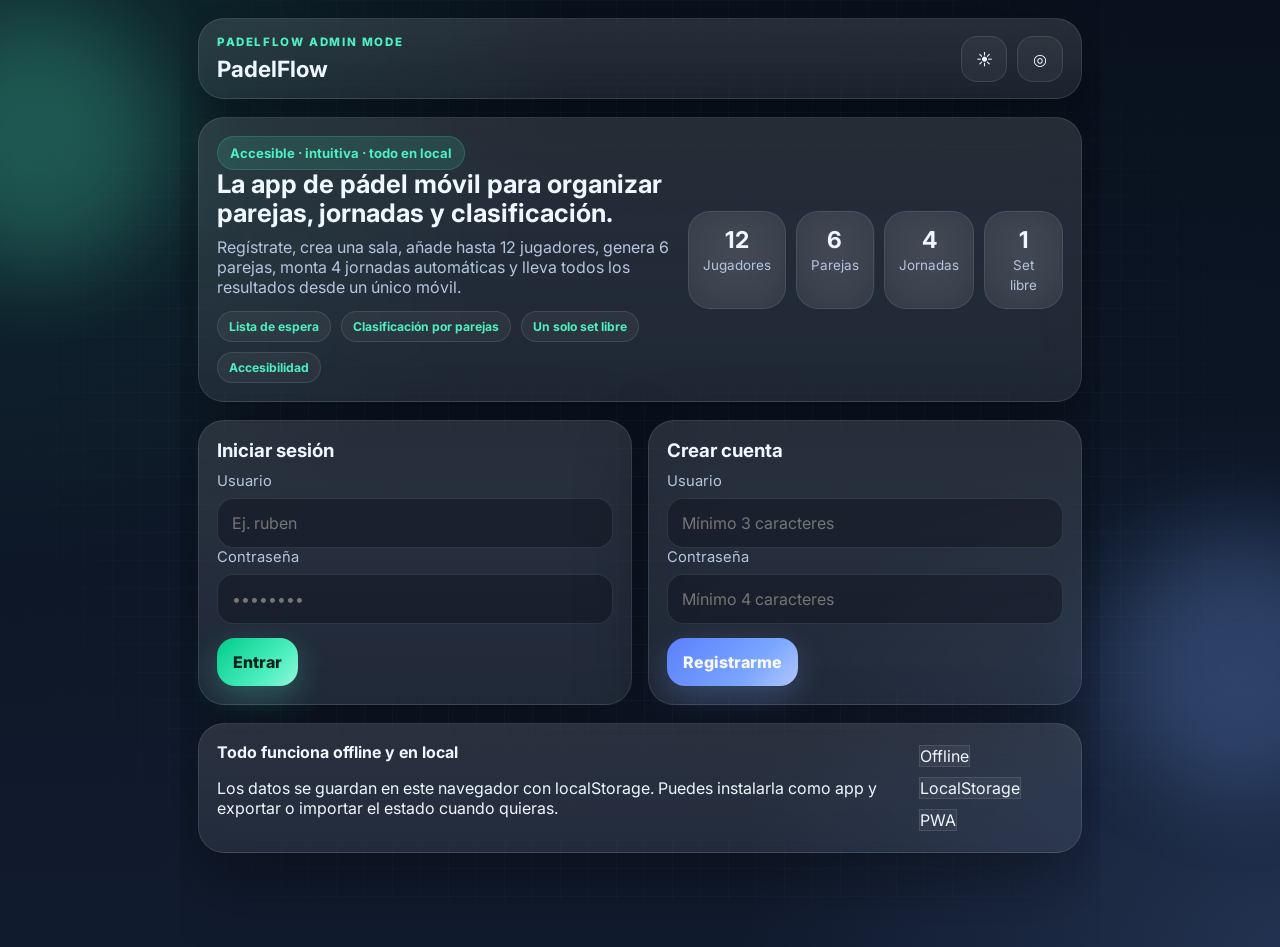
==== commit ebc02f85: "Add files via upload" ====
--- a/index.html
+++ b/index.html
@@ -4,7 +4,7 @@
   <meta charset="UTF-8">
   <meta name="viewport" content="width=device-width, initial-scale=1.0, viewport-fit=cover">
   <meta name="theme-color" content="#09121f">
-  <title>PadelFlow Ultra Local</title>
+  <title>PadelFlow Admin Mode</title>
   <link rel="manifest" href="manifest.webmanifest">
   <link rel="preconnect" href="https://fonts.googleapis.com">
   <link rel="preconnect" href="https://fonts.gstatic.com" crossorigin>
@@ -20,7 +20,7 @@
 
     <header class="topbar glass" role="banner">
       <div>
-        <p class="eyebrow">PadelFlow Ultra Local</p>
+        <p class="eyebrow">PadelFlow Admin Mode</p>
         <h1>PadelFlow</h1>
       </div>
       <div class="topbar-actions">
@@ -40,12 +40,12 @@
       <section class="hero hero-landing glass">
         <div class="stack-md">
           <span class="hero-chip">Accesible · intuitiva · todo en local</span>
-          <h2>La app de pádel móvil que organiza ligas, sorteos, jornadas y clasificación.</h2>
-          <p>Regístrate, crea salas de hasta 12 personas, genera 6 parejas, monta 4 jornadas automáticas y lleva resultados, estadísticas, logros, ELO y chat desde un único panel.</p>
+          <h2>La app de pádel móvil para organizar parejas, jornadas y clasificación.</h2>
+          <p>Regístrate, crea una sala, añade hasta 12 jugadores, genera 6 parejas, monta 4 jornadas automáticas y lleva todos los resultados desde un único móvil.</p>
           <div class="chip-row">
             <span class="chip">Lista de espera</span>
-            <span class="chip">Podio</span>
-            <span class="chip">Modo PWA</span>
+            <span class="chip">Clasificación por parejas</span>
+            <span class="chip">Un solo set libre</span>
             <span class="chip">Accesibilidad</span>
           </div>
         </div>
@@ -53,7 +53,7 @@
           <div class="metric-card glass-lite"><strong>12</strong><span>Jugadores</span></div>
           <div class="metric-card glass-lite"><strong>6</strong><span>Parejas</span></div>
           <div class="metric-card glass-lite"><strong>4</strong><span>Jornadas</span></div>
-          <div class="metric-card glass-lite"><strong>3</strong><span>Pistas</span></div>
+          <div class="metric-card glass-lite"><strong>1</strong><span>Set libre</span></div>
         </div>
       </section>
 
@@ -61,14 +61,8 @@
         <section class="card glass" aria-labelledby="loginTitle">
           <h3 id="loginTitle">Iniciar sesión</h3>
           <form id="loginForm" class="stack-md" novalidate>
-            <label>
-              <span>Usuario</span>
-              <input name="username" autocomplete="username" required minlength="3" placeholder="Ej. ruben">
-            </label>
-            <label>
-              <span>Contraseña</span>
-              <input name="password" autocomplete="current-password" type="password" required minlength="4" placeholder="••••••••">
-            </label>
+            <label><span>Usuario</span><input name="username" autocomplete="username" required minlength="3" placeholder="Ej. ruben"></label>
+            <label><span>Contraseña</span><input name="password" autocomplete="current-password" type="password" required minlength="4" placeholder="••••••••"></label>
             <button class="btn btn-primary" type="submit">Entrar</button>
           </form>
         </section>
@@ -76,14 +70,8 @@
         <section class="card glass" aria-labelledby="registerTitle">
           <h3 id="registerTitle">Crear cuenta</h3>
           <form id="registerForm" class="stack-md" novalidate>
-            <label>
-              <span>Usuario</span>
-              <input name="username" autocomplete="username" required minlength="3" maxlength="20" placeholder="Mínimo 3 caracteres">
-            </label>
-            <label>
-              <span>Contraseña</span>
-              <input name="password" autocomplete="new-password" type="password" required minlength="4" maxlength="24" placeholder="Mínimo 4 caracteres">
-            </label>
+            <label><span>Usuario</span><input name="username" autocomplete="username" required minlength="3" maxlength="20" placeholder="Mínimo 3 caracteres"></label>
+            <label><span>Contraseña</span><input name="password" autocomplete="new-password" type="password" required minlength="4" maxlength="24" placeholder="Mínimo 4 caracteres"></label>
             <button class="btn btn-secondary" type="submit">Registrarme</button>
           </form>
         </section>
@@ -94,11 +82,7 @@
           <strong>Todo funciona offline y en local</strong>
           <p>Los datos se guardan en este navegador con localStorage. Puedes instalarla como app y exportar o importar el estado cuando quieras.</p>
         </div>
-        <div class="mini-pills">
-          <span>Offline</span>
-          <span>LocalStorage</span>
-          <span>PWA</span>
-        </div>
+        <div class="mini-pills"><span>Offline</span><span>LocalStorage</span><span>PWA</span></div>
       </section>
     </section>
   </template>
@@ -110,7 +94,7 @@
           <div>
             <p class="eyebrow">Lobby principal</p>
             <h2>Salas, accesos rápidos y herramientas</h2>
-            <p>Crea una sala, entra por código, consulta estados y usa herramientas para exportar, importar o cargar una demo de prueba.</p>
+            <p>Crea una sala, entra por código y usa las herramientas locales para guardar una copia o cargar una demo.</p>
           </div>
           <div class="hero-actions">
             <button id="seedDemoBtn" class="btn btn-ghost" type="button">Cargar demo</button>
@@ -123,10 +107,7 @@
         <section class="card glass">
           <h3>Crear sala</h3>
           <form id="createRoomForm" class="stack-md">
-            <label>
-              <span>Nombre de la sala</span>
-              <input name="roomName" required maxlength="30" placeholder="Ej. Liga Sábado Mañana">
-            </label>
+            <label><span>Nombre de la sala</span><input name="roomName" required maxlength="30" placeholder="Ej. Liga Sábado Mañana"></label>
             <button class="btn btn-primary" type="submit">Crear sala</button>
           </form>
         </section>
@@ -134,20 +115,14 @@
         <section class="card glass">
           <h3>Entrar por código</h3>
           <form id="joinByCodeForm" class="stack-md">
-            <label>
-              <span>Código de sala</span>
-              <input name="roomCode" required maxlength="8" placeholder="Ej. PF4K9A">
-            </label>
+            <label><span>Código de sala</span><input name="roomCode" required maxlength="8" placeholder="Ej. PF4K9A"></label>
             <button class="btn btn-secondary" type="submit">Acceder</button>
           </form>
         </section>
       </div>
 
       <section class="card glass stack-md">
-        <div class="section-title-row wrap-mobile">
-          <h3>Herramientas locales</h3>
-          <span class="subtle">Copia de seguridad y reinicio</span>
-        </div>
+        <div class="section-title-row wrap-mobile"><h3>Herramientas locales</h3><span class="subtle">Copia de seguridad y reinicio</span></div>
         <div class="tool-grid-3">
           <button id="exportStateBtn" class="btn btn-ghost" type="button">Exportar datos</button>
           <label class="file-input-btn btn btn-ghost" for="importStateInput">Importar datos</label>
@@ -157,10 +132,7 @@
       </section>
 
       <section class="stack-md">
-        <div class="section-title-row wrap-mobile">
-          <h3>Salas disponibles</h3>
-          <span class="subtle">Vista rápida local</span>
-        </div>
+        <div class="section-title-row wrap-mobile"><h3>Salas disponibles</h3><span class="subtle">Vista rápida local</span></div>
         <div id="roomsList" class="stack-md"></div>
       </section>
     </section>
@@ -190,15 +162,11 @@
         <a href="#pairsSection" class="chip">Parejas</a>
         <a href="#scheduleSection" class="chip">Jornadas</a>
         <a href="#standingsSection" class="chip">Clasificación</a>
-        <a href="#statsSection" class="chip">Estadísticas</a>
-        <a href="#socialSection" class="chip">Chat y avisos</a>
+        <a href="#socialSection" class="chip">Historial y chat</a>
       </nav>
 
       <section id="playersSection" class="card glass stack-md">
-        <div class="section-title-row wrap-mobile">
-          <h3>Jugadores</h3>
-          <span id="capacityBadge" class="capacity-badge"></span>
-        </div>
+        <div class="section-title-row wrap-mobile"><h3>Jugadores</h3><span id="capacityBadge" class="capacity-badge"></span></div>
         <div id="playersGrid" class="players-grid"></div>
       </section>
 
@@ -208,69 +176,43 @@
 
       <div class="grid-two room-grid-bottom">
         <section id="pairsSection" class="card glass stack-md">
-          <div class="section-title-row wrap-mobile">
-            <h3>Parejas</h3>
-            <span class="subtle">Sorteo inicial</span>
-          </div>
+          <div class="section-title-row wrap-mobile"><h3>Parejas</h3><span class="subtle">Sorteo inicial</span></div>
           <div id="pairsList" class="stack-sm"></div>
         </section>
 
         <section id="standingsSection" class="card glass stack-md">
-          <div class="section-title-row wrap-mobile">
-            <h3>Clasificación</h3>
-            <span class="subtle">Podio y tabla</span>
-          </div>
+          <div class="section-title-row wrap-mobile"><h3>Clasificación</h3><span class="subtle">Por parejas</span></div>
           <div id="standingsPodium"></div>
           <div id="standingsTable"></div>
         </section>
       </div>
 
-      <section id="statsSection" class="card glass stack-md">
-        <div class="section-title-row wrap-mobile">
-          <h3>Estadísticas, niveles y logros</h3>
-          <span class="subtle">Rendimiento individual</span>
-        </div>
-        <div id="eloBoard"></div>
-        <div id="playerStatsGrid" class="players-stats-grid"></div>
-      </section>
-
       <section id="scheduleSection" class="card glass stack-md">
-        <div class="section-title-row wrap-mobile">
-          <h3>Jornadas y pistas</h3>
-          <span class="subtle">4 jornadas · 3 pistas · sin rivales repetidos</span>
-        </div>
-        <div id="matchesBoard" class="stack-md"></div>
+        <div class="section-title-row wrap-mobile"><h3>Jornadas y resultados</h3><span class="subtle">Un solo set libre</span></div>
+        <div id="nextPendingWrap"></div>
+        <div id="matchesBoard"></div>
+      </section>
+
+      <section id="socialSection" class="grid-two room-grid-bottom">
+        <section class="card glass stack-md">
+          <div class="section-title-row wrap-mobile"><h3>Historial</h3><span class="subtle">Últimos cambios</span></div>
+          <div id="historyFeed" class="stack-sm"></div>
+        </section>
+
+        <section class="card glass stack-md">
+          <div class="section-title-row wrap-mobile"><h3>Chat</h3><span class="subtle">Mensajes de sala</span></div>
+          <div id="chatMessages" class="stack-sm"></div>
+          <form id="chatForm" class="chat-form">
+            <input name="message" maxlength="180" placeholder="Escribe un mensaje rápido">
+            <button class="btn btn-primary" type="submit">Enviar</button>
+          </form>
+        </section>
       </section>
 
       <section class="card glass stack-md">
-        <div class="section-title-row wrap-mobile">
-          <h3>Historial de actividad</h3>
-          <span class="subtle">Acciones recientes</span>
-        </div>
-        <div id="historyFeed" class="history-feed"></div>
-      </section>
-
-      <div id="socialSection" class="grid-two room-grid-bottom">
-        <section class="card glass stack-md">
-          <div class="section-title-row wrap-mobile">
-            <h3>Chat de sala</h3>
-            <span class="subtle">Mensajes locales</span>
-          </div>
-          <div id="chatMessages" class="chat-feed"></div>
-          <form id="chatForm" class="chat-form" aria-label="Enviar mensaje al chat">
-            <input name="message" maxlength="180" placeholder="Escribe un mensaje para la sala">
-            <button class="btn btn-primary" type="submit">Enviar</button>
-          </form>
-        </section>
-
-        <section class="card glass stack-md">
-          <div class="section-title-row wrap-mobile">
-            <h3>Centro de avisos</h3>
-            <span class="subtle">Eventos importantes</span>
-          </div>
-          <div id="notificationsFeed" class="history-feed"></div>
-        </section>
-      </div>
+        <div class="section-title-row wrap-mobile"><h3>Avisos</h3><span class="subtle">Centro de avisos</span></div>
+        <div id="notificationsFeed" class="stack-sm"></div>
+      </section>
     </section>
   </template>
 
--- a/style.css
+++ b/style.css
@@ -542,3 +542,180 @@
   .podium { grid-template-columns: 1fr; }
   .room-meta, .stat-line, .top-inline-grid { grid-template-columns: repeat(2, 1fr); }
 }
+
+
+.pair-standings-list { display: grid; gap: 12px; }
+.pair-standing-card {
+  display: grid;
+  grid-template-columns: 56px minmax(0,1fr);
+  gap: 12px;
+  align-items: center;
+  padding: 14px;
+  border-radius: 20px;
+  border: 1px solid var(--line);
+  background: var(--surface);
+}
+.pair-standing-card.top { background: linear-gradient(180deg, rgba(77,240,192,.10), var(--surface)); }
+.pair-standing-rank {
+  width: 56px; height: 56px; border-radius: 18px; display:flex; align-items:center; justify-content:center;
+  font-weight: 900; font-size: 1.15rem; background: var(--surface-2); border:1px solid var(--line);
+}
+.pair-standing-main { min-width: 0; }
+.pair-standing-name { font-weight: 800; line-height: 1.15; }
+.pair-standing-meta { color: var(--muted); font-size: .88rem; margin-top: 4px; }
+.pair-standing-side {
+  grid-column: 1 / -1; display:flex; gap:8px; flex-wrap:wrap;
+}
+.pair-standing-side span {
+  border: 1px solid var(--line); background: var(--surface-2); border-radius: 999px; padding: 7px 10px; font-size: .8rem;
+}
+.pair-podium { margin-bottom: 12px; }
+
+.score-form-vertical { margin-top: 12px; }
+.score-sheet {
+  display: grid; gap: 10px; padding: 12px; border-radius: 18px; background: var(--surface-2); border: 1px solid var(--line);
+}
+.score-sheet-head, .score-team-row {
+  display: grid; grid-template-columns: minmax(120px, 1.7fr) repeat(3, minmax(0, .75fr)); gap: 8px; align-items: center;
+}
+.score-sheet-head { color: var(--muted); font-size: .78rem; font-weight: 700; }
+.score-sheet-head span { text-align: center; }
+.score-team-name {
+  font-weight: 800; line-height: 1.15; padding-right: 4px;
+}
+.score-team-row input {
+  text-align: center; padding: 14px 8px; font-size: 1.05rem; font-weight: 800; border-radius: 14px;
+}
+.team-a .score-team-name { color: var(--text); }
+.team-b .score-team-name { color: var(--muted); }
+@media (max-width: 640px) {
+  .room-grid-bottom { grid-template-columns: 1fr; }
+  .quick-tabs { display: none; }
+  .table-wrap table { font-size: .9rem; }
+  .score-sheet-head, .score-team-row {
+    grid-template-columns: minmax(100px, 1.4fr) repeat(3, minmax(0, 1fr));
+  }
+  .score-team-name { font-size: .9rem; }
+  .score-team-row input { min-height: 50px; }
+}
+
+
+.single-set-chip {
+  display:inline-flex;
+  align-items:center;
+  justify-content:center;
+  padding:8px 12px;
+  border-radius:999px;
+  background: rgba(77,240,192,.12);
+  border:1px solid rgba(77,240,192,.18);
+  color: var(--accent);
+  font-weight: 800;
+  font-size: .8rem;
+  width: fit-content;
+}
+.score-form-single-set { margin-top: 12px; }
+.score-sheet-single {
+  display:grid;
+  gap:12px;
+  padding:14px;
+  border-radius: 20px;
+  background: var(--surface-2);
+  border:1px solid var(--line);
+}
+.score-stack-team {
+  display:grid;
+  gap:10px;
+  padding:12px;
+  border-radius:18px;
+  border:1px solid var(--line);
+  background: var(--surface);
+}
+.score-team-label {
+  font-size: .78rem;
+  text-transform: uppercase;
+  letter-spacing: .08em;
+  color: var(--muted);
+  font-weight: 800;
+}
+.score-game-field span {
+  display:block;
+  margin-bottom:8px;
+  color: var(--muted);
+  font-size: .88rem;
+}
+.score-game-field input {
+  text-align:center;
+  padding:18px 12px;
+  min-height:64px;
+  font-size:1.45rem;
+  font-weight:900;
+  border-radius:18px;
+}
+.score-vs {
+  text-align:center;
+  font-weight: 900;
+  letter-spacing: .16em;
+  color: var(--muted);
+}
+@media (max-width: 640px) {
+  .pair-standing-card {
+    grid-template-columns: 50px minmax(0,1fr);
+    padding: 12px;
+    gap: 10px;
+  }
+  .pair-standing-rank {
+    width: 50px; height: 50px; border-radius: 16px;
+  }
+  .pair-standing-name { font-size: 1rem; }
+  .pair-standing-meta { font-size: .83rem; }
+  .pair-standing-side {
+    display:grid;
+    grid-template-columns: 1fr;
+  }
+  .pair-standing-side span {
+    text-align:center;
+    font-size: .78rem;
+  }
+}
+
+
+/* Mobile refinement v6 */
+#mainContent{padding-bottom:40px}
+.mobile-clean-list{display:flex;flex-direction:column;gap:12px}
+.pair-standing-card{display:grid;grid-template-columns:52px 1fr;gap:12px;align-items:start;padding:14px;border:1px solid var(--line);border-radius:18px;background:rgba(255,255,255,.05)}
+.pair-standing-card .pair-standing-side{grid-column:2;display:flex;justify-content:space-between;gap:12px;flex-wrap:wrap;color:var(--muted);font-size:.92rem}
+.pair-standing-card .pair-standing-side.compact span{background:rgba(255,255,255,.06);padding:6px 10px;border-radius:999px}
+.pair-standing-rank{width:52px;height:52px;border-radius:16px;display:grid;place-items:center;font-weight:800;font-size:1.1rem;background:linear-gradient(135deg,var(--accent-2),var(--accent-3));color:white}
+.pair-standing-name{font-size:1rem;font-weight:800;line-height:1.25}
+.pair-standing-chips{display:flex;flex-wrap:wrap;gap:8px;margin-top:8px}
+.next-match-card{display:flex;align-items:center;justify-content:space-between;gap:16px;padding:16px;border-radius:20px;margin-bottom:16px;border:1px solid var(--line)}
+.next-match-card.done{opacity:.92}
+.next-match-teams{margin-top:8px;font-weight:700;line-height:1.5}
+.next-match-teams span{opacity:.7;margin:0 6px}
+.cleaner-mobile-score{gap:14px}
+.cleaner-mobile-score .single-set-chip{justify-self:start}
+.quick-score-grid{display:grid;grid-template-columns:48px 1fr 48px;gap:10px;align-items:center;margin-top:10px}
+.quick-score-grid input{height:56px;text-align:center;font-size:1.25rem;font-weight:800;border-radius:16px}
+.quick-step,.preset-score-btn{appearance:none;border:1px solid var(--line);background:rgba(255,255,255,.07);color:var(--text);border-radius:14px;font-weight:800}
+.quick-step{height:56px;font-size:1.5rem}
+.preset-row{display:grid;grid-template-columns:repeat(5,1fr);gap:8px;margin-top:10px}
+.preset-score-btn{height:40px}
+.score-vs.big{font-size:.9rem;letter-spacing:.18em;opacity:.7}
+.sticky-actions-mobile{position:sticky;bottom:8px;padding-top:10px;background:linear-gradient(180deg,rgba(8,17,29,0),rgba(8,17,29,.9) 40%)}
+.result-badge.draw{background:rgba(255,209,102,.16);color:#ffd166;border:1px solid rgba(255,209,102,.35)}
+.match-card.draw{border-color:rgba(255,209,102,.35)}
+.chat-form{display:grid;grid-template-columns:1fr auto;gap:10px}
+.chat-form input{min-height:48px}
+#chatMessages,#historyFeed,#notificationsFeed{max-height:320px;overflow:auto}
+@media (max-width: 760px){
+  .grid-two,.room-grid-bottom,#socialSection{grid-template-columns:1fr!important;display:grid;gap:16px}
+  .hero-actions{display:grid;grid-template-columns:1fr 1fr;gap:10px;width:100%}
+  .hero-actions .btn{width:100%}
+  .next-match-card{flex-direction:column;align-items:stretch}
+  .pair-podium{display:grid;grid-template-columns:1fr;gap:10px}
+  .podium-card.first{order:-1}
+  .score-sheet-single{padding:0}
+  .quick-score-grid{grid-template-columns:44px 1fr 44px}
+  .preset-row{grid-template-columns:repeat(5,1fr)}
+  .chat-form{grid-template-columns:1fr}
+}
